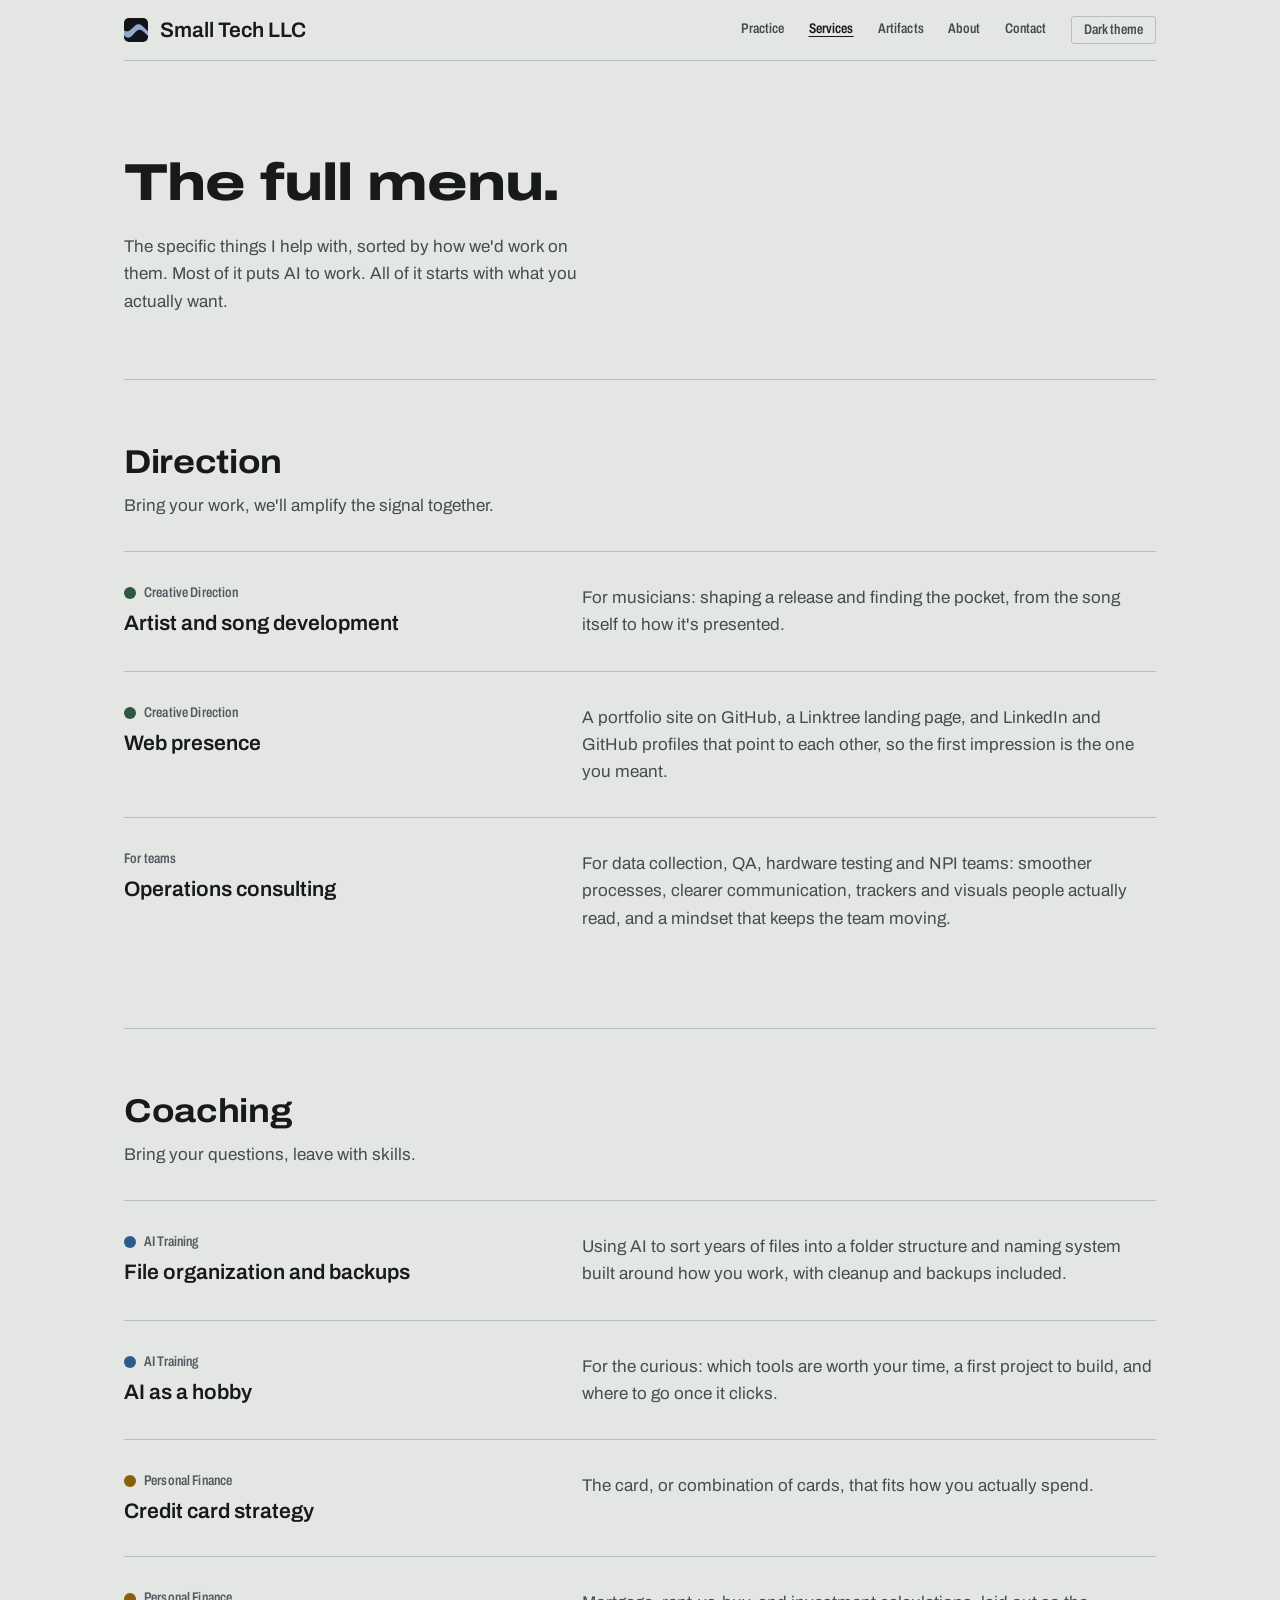
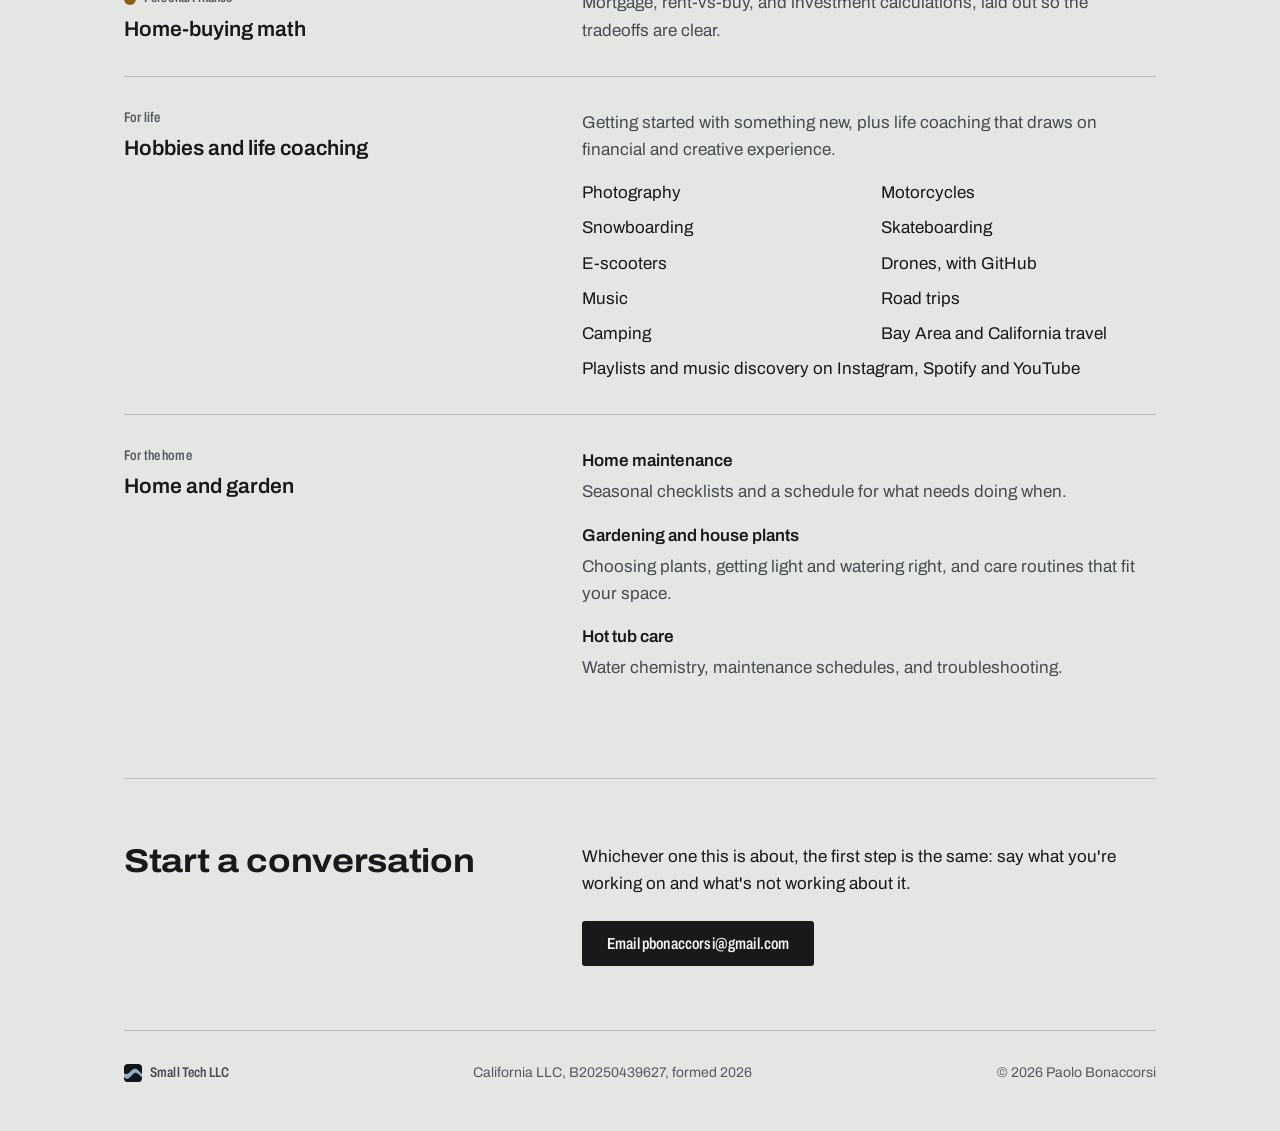
==== services.html @ b6baaeb9 "Add a services page: the full menu services.html lists the specific services under direction and coa" ====
<!doctype html>
<html lang="en">
<head>
<meta charset="UTF-8">
<meta name="viewport" content="width=device-width, initial-scale=1">
<title>Small Tech LLC: Services</title>
<meta name="description" content="Everything I help with at Small Tech LLC, sorted into direction and coaching: creative direction, AI training, personal finance, and the specifics under each.">
<meta name="theme-color" content="#e4e6e3" media="(prefers-color-scheme: light)">
<meta name="theme-color" content="#141618" media="(prefers-color-scheme: dark)">
<meta property="og:type" content="website">
<meta property="og:title" content="Small Tech LLC: Services">
<meta property="og:description" content="Everything I help with, sorted into direction and coaching: creative direction, AI training, personal finance, and the specifics under each.">
<meta property="og:url" content="https://somehippie.github.io/small-tech-llc/services.html">
<meta property="og:image" content="https://somehippie.github.io/small-tech-llc/assets/pavilion.jpg">
<link rel="canonical" href="https://somehippie.github.io/small-tech-llc/services.html">
<link rel="icon" href="favicon.ico?v=3" sizes="any">
<link rel="icon" href="favicon.svg?v=3" type="image/svg+xml">
<link rel="apple-touch-icon" href="apple-touch-icon.png?v=3">
<link rel="preconnect" href="https://fonts.googleapis.com">
<link rel="preconnect" href="https://fonts.gstatic.com" crossorigin>
<link href="https://fonts.googleapis.com/css2?family=Archivo:wdth,wght@62..125,100..900&display=swap" rel="stylesheet">
<link rel="stylesheet" href="design/tokens.css">
<link rel="stylesheet" href="design/components.css">
<link rel="stylesheet" href="styles.css">
<script>
/* Theme: follows the system unless the visitor chose one here. Runs before paint to avoid a flash. */
(function(){try{var t=localStorage.getItem('theme');if(t==='light'||t==='dark'){document.documentElement.setAttribute('data-theme',t);}}catch(e){}})();
</script>
</head>
<body data-flavor="st">

<header class="wrap">
  <div class="masthead">
    <a class="wordmark st-h3" href="index.html"><img src="favicon.svg" alt="">Small Tech LLC</a>
    <nav class="top st-label" aria-label="Primary">
      <a href="index.html#practice">Practice</a>
      <a href="services.html" aria-current="page">Services</a>
      <a href="index.html#artifacts">Artifacts</a>
      <a href="index.html#background">About</a>
      <a href="#contact">Contact</a>
      <button type="button" class="theme-toggle st-label">Dark theme</button>
    </nav>
  </div>
</header>

<main class="wrap" id="top">

  <section class="page-intro">
    <h1 class="st-display">The full menu.</h1>
    <p class="lede st-body soft">The specific things I help with, sorted by how we'd work on them. Most of it puts AI to work. All of it starts with what you actually want.</p>
  </section>

  <section id="direction">
    <div class="section-intro">
      <h2 class="st-h2">Direction</h2>
      <p class="lede st-body soft">Bring your work, we'll amplify the signal together.</p>
    </div>
    <div class="section-body">
      <div class="services">
        <article class="service">
          <div class="service-head">
            <p class="service-tag st-label ch-cd"><span class="knob" aria-hidden="true"></span>Creative Direction</p>
            <h3 class="st-h3">Artist and song development</h3>
          </div>
          <div class="service-body">
            <p class="st-body service-desc">For musicians: shaping a release and finding the pocket, from the song itself to how it's presented.</p>
          </div>
        </article>
        <article class="service">
          <div class="service-head">
            <p class="service-tag st-label ch-cd"><span class="knob" aria-hidden="true"></span>Creative Direction</p>
            <h3 class="st-h3">Web presence</h3>
          </div>
          <div class="service-body">
            <p class="st-body service-desc">A portfolio site on GitHub, a Linktree landing page, and LinkedIn and GitHub profiles that point to each other, so the first impression is the one you meant.</p>
          </div>
        </article>
        <article class="service">
          <div class="service-head">
            <p class="service-tag st-label">For teams</p>
            <h3 class="st-h3">Operations consulting</h3>
          </div>
          <div class="service-body">
            <p class="st-body service-desc">For data collection, QA, hardware testing and NPI teams: smoother processes, clearer communication, trackers and visuals people actually read, and a mindset that keeps the team moving.</p>
          </div>
        </article>
      </div>
    </div>
  </section>

  <section id="coaching">
    <div class="section-intro">
      <h2 class="st-h2">Coaching</h2>
      <p class="lede st-body soft">Bring your questions, leave with skills.</p>
    </div>
    <div class="section-body">
      <div class="services">
        <article class="service">
          <div class="service-head">
            <p class="service-tag st-label ch-ai"><span class="knob" aria-hidden="true"></span>AI Training</p>
            <h3 class="st-h3">File organization and backups</h3>
          </div>
          <div class="service-body">
            <p class="st-body service-desc">Using AI to sort years of files into a folder structure and naming system built around how you work, with cleanup and backups included.</p>
          </div>
        </article>
        <article class="service">
          <div class="service-head">
            <p class="service-tag st-label ch-ai"><span class="knob" aria-hidden="true"></span>AI Training</p>
            <h3 class="st-h3">AI as a hobby</h3>
          </div>
          <div class="service-body">
            <p class="st-body service-desc">For the curious: which tools are worth your time, a first project to build, and where to go once it clicks.</p>
          </div>
        </article>
        <article class="service">
          <div class="service-head">
            <p class="service-tag st-label ch-fin"><span class="knob" aria-hidden="true"></span>Personal Finance</p>
            <h3 class="st-h3">Credit card strategy</h3>
          </div>
          <div class="service-body">
            <p class="st-body service-desc">The card, or combination of cards, that fits how you actually spend.</p>
          </div>
        </article>
        <article class="service">
          <div class="service-head">
            <p class="service-tag st-label ch-fin"><span class="knob" aria-hidden="true"></span>Personal Finance</p>
            <h3 class="st-h3">Home-buying math</h3>
          </div>
          <div class="service-body">
            <p class="st-body service-desc">Mortgage, rent-vs-buy, and investment calculations, laid out so the tradeoffs are clear.</p>
          </div>
        </article>
        <article class="service">
          <div class="service-head">
            <p class="service-tag st-label">For life</p>
            <h3 class="st-h3">Hobbies and life coaching</h3>
          </div>
          <div class="service-body">
            <p class="st-body service-desc">Getting started with something new, plus life coaching that draws on financial and creative experience.</p>
            <ul class="service-list st-body" aria-label="Hobbies">
              <li>Photography</li>
              <li>Motorcycles</li>
              <li>Snowboarding</li>
              <li>Skateboarding</li>
              <li>E-scooters</li>
              <li>Drones, with GitHub</li>
              <li>Music</li>
              <li>Road trips</li>
              <li>Camping</li>
              <li>Bay Area and California travel</li>
              <li class="wide">Playlists and music discovery on Instagram, Spotify and YouTube</li>
            </ul>
          </div>
        </article>
        <article class="service">
          <div class="service-head">
            <p class="service-tag st-label">For the home</p>
            <h3 class="st-h3">Home and garden</h3>
          </div>
          <div class="service-body">
            <div class="service-parts">
              <div class="service-part">
                <h4 class="st-body">Home maintenance</h4>
                <p class="st-body service-desc">Seasonal checklists and a schedule for what needs doing when.</p>
              </div>
              <div class="service-part">
                <h4 class="st-body">Gardening and house plants</h4>
                <p class="st-body service-desc">Choosing plants, getting light and watering right, and care routines that fit your space.</p>
              </div>
              <div class="service-part">
                <h4 class="st-body">Hot tub care</h4>
                <p class="st-body service-desc">Water chemistry, maintenance schedules, and troubleshooting.</p>
              </div>
            </div>
          </div>
        </article>
      </div>
    </div>
  </section>

  <section id="contact">
    <div class="section-grid">
      <h2 class="st-h2">Start a conversation</h2>
      <div class="contact-body">
        <p class="st-body">Whichever one this is about, the first step is the same: say what you're working on and what's not working about it.</p>
        <a class="btn btn-primary" href="mailto:pbonaccorsi@gmail.com">Email pbonaccorsi@gmail.com</a>
      </div>
    </div>
  </section>

</main>

<footer class="wrap">
  <div class="footer">
    <div class="fmark st-label"><img src="favicon.svg" alt="">Small Tech LLC</div>
    <div class="st-small">California LLC, B20250439627, formed 2026</div>
    <div class="st-small">&copy; 2026 Paolo Bonaccorsi</div>
  </div>
</footer>

<script src="site.js"></script>
</body>
</html>
---- design/tokens.css ----
/* Generated from the Paolo Bonaccorsi design system tokens.json, trimmed to the st flavor. Do not edit by hand. */
:root {
  --st-paper: #e4e6e3;
  --st-surface: #f2f3f1;
  --st-surface-2: #d6d9d6;
  --st-ink: #17191b;
  --st-ink-soft: #464c51;
  --st-ink-faint: #545b61;
  --st-rule: #b9bebd;
  --st-accent: #2f5644;
  --st-accent-ink: #264536;
  --st-on-accent: #f2f3f1;
  --st-ch-ar: #a8392c;
  --st-ch-ai: #2d5c8c;
  --st-ch-fin: #8a5f0c;
  --st-ch-cd: var(--st-accent);
  --space-1: 4px;
  --space-2: 8px;
  --space-3: 12px;
  --space-4: 16px;
  --space-6: 24px;
  --space-8: 32px;
  --space-12: 48px;
  --space-16: 64px;
  --space-24: 96px;
  --radius-0: 0px;
  --radius-sm: 3px;
  --radius-md: 6px;
  --radius-knob: 9999px;
  --font-archivo: "Archivo", "Helvetica Neue", Arial, sans-serif;
}
@media (prefers-color-scheme: dark) {
  :root:not([data-theme="light"]) {
  --st-paper: #141618;
  --st-surface: #1c1f22;
  --st-surface-2: #262a2e;
  --st-ink: #e6e8e6;
  --st-ink-soft: #a9afb3;
  --st-ink-faint: #8e959a;
  --st-rule: #33383d;
  --st-accent: #8db9a2;
  --st-accent-ink: #a6cbb7;
  --st-on-accent: #141618;
  --st-ch-ar: #e58a78;
  --st-ch-ai: #86aeda;
  --st-ch-fin: #d9a441;
  --st-ch-cd: var(--st-accent);
  }
}
:root[data-theme="dark"] {
  --st-paper: #141618;
  --st-surface: #1c1f22;
  --st-surface-2: #262a2e;
  --st-ink: #e6e8e6;
  --st-ink-soft: #a9afb3;
  --st-ink-faint: #8e959a;
  --st-rule: #33383d;
  --st-accent: #8db9a2;
  --st-accent-ink: #a6cbb7;
  --st-on-accent: #141618;
  --st-ch-ar: #e58a78;
  --st-ch-ai: #86aeda;
  --st-ch-fin: #d9a441;
  --st-ch-cd: var(--st-accent);
}

/* Type styles */
.st-display { font-family: var(--font-archivo); font-size: 52px; line-height: 1.0; font-weight: 800; letter-spacing: -0.02em; }
.st-h2 { font-family: var(--font-archivo); font-size: 33px; line-height: 1.1; font-weight: 700; letter-spacing: -0.01em; }
.st-h3 { font-family: var(--font-archivo); font-size: 21px; line-height: 1.25; font-weight: 600; }
.st-body { font-family: var(--font-archivo); font-size: 17px; line-height: 1.6; font-weight: 400; }
.st-label { font-family: var(--font-archivo); font-size: 14px; line-height: 1.3; font-weight: 600; letter-spacing: 0.01em; }
.st-small { font-family: var(--font-archivo); font-size: 14px; line-height: 1.45; font-weight: 400; }
---- design/components.css ----
/* Flavors: map each brand's tokens onto shared roles. Components read only the roles. */
[data-flavor="st"] {
  --paper: var(--st-paper); --surface: var(--st-surface); --surface-2: var(--st-surface-2);
  --ink: var(--st-ink); --ink-soft: var(--st-ink-soft); --ink-faint: var(--st-ink-faint);
  --rule: var(--st-rule); --accent: var(--st-accent); --accent-ink: var(--st-accent-ink);
  --on-accent: var(--st-on-accent);
  --btn-fill: var(--st-ink); --btn-text: var(--st-on-accent);
  --face: var(--font-archivo, "Archivo", "Helvetica Neue", Arial, sans-serif);
}
[data-flavor] { background: var(--paper); color: var(--ink); font-family: var(--face); }
[data-flavor] a { color: var(--accent); text-underline-offset: 3px; text-decoration-thickness: 1px; }
[data-flavor] a:hover { color: var(--accent-ink); }
[data-flavor] :focus-visible { outline: 2px solid var(--accent); outline-offset: 3px; }

/* Width is the Small Tech voice: expanded for headlines, condensed for labels. */
.st-display { font-stretch: 125%; }
.st-h2 { font-stretch: 112%; }
.st-label { font-stretch: 75%; }

/* Button */
.btn {
  display: inline-flex; align-items: center; justify-content: center;
  min-height: 44px; padding: var(--space-3, 12px) var(--space-6, 24px);
  border-radius: var(--radius-sm, 3px); border: 1px solid transparent;
  font-family: var(--face); font-size: 15px; font-weight: 600; line-height: 1.2;
  text-decoration: none; cursor: pointer;
}
[data-flavor="st"] .btn { font-stretch: 75%; font-size: 16px; letter-spacing: 0.01em; }
.btn-primary { background: var(--btn-fill); color: var(--btn-text); }
.btn-primary:hover { background: var(--accent-ink); }
[data-flavor="st"] .btn-primary:hover { background: var(--accent); }
.btn-secondary { background: transparent; color: var(--ink); border-color: var(--ink-faint); }
.btn-secondary:hover { border-color: var(--ink); }
[data-flavor] a.btn-primary, [data-flavor] a.btn-primary:hover { color: var(--btn-text); }
[data-flavor] a.btn-secondary { color: var(--ink); }

/* ChannelStrip: Small Tech's four disciplines as console channels */
.channels { display: grid; grid-template-columns: repeat(4, 1fr); gap: var(--space-2, 8px); }
@media (max-width: 720px) { .channels { grid-template-columns: 1fr; } }
.channel {
  position: relative; text-align: left; font: inherit; color: inherit; cursor: pointer;
  display: flex; flex-direction: column; gap: var(--space-3, 12px);
  padding: var(--space-6, 24px) var(--space-4, 16px);
  background: var(--surface); border: 1px solid var(--rule); border-radius: var(--radius-md, 6px);
}
.channel::before {
  content: ""; position: absolute; left: -1px; right: -1px; top: -1px; height: 4px;
  border-radius: var(--radius-md, 6px) var(--radius-md, 6px) 0 0;
  background: var(--ch); transform: scaleX(0); transform-origin: left; transition: transform .2s ease;
}
.channel[aria-pressed="true"] { background: var(--surface-2); border-color: var(--ink-faint); }
.channel[aria-pressed="true"]::before { transform: scaleX(1); }
.channel .head { display: flex; align-items: center; gap: var(--space-2, 8px); }
.channel .knob {
  width: 18px; height: 18px; flex: none; border-radius: var(--radius-knob, 9999px);
  background: var(--ch); box-shadow: inset 0 0 0 3px var(--surface);
  outline: 1px solid var(--ch);
}
.channel[aria-pressed="true"] .knob { box-shadow: inset 0 0 0 3px var(--surface-2); }
.channel .name { font-size: 14px; font-weight: 600; font-stretch: 75%; letter-spacing: 0.01em; color: var(--ink-soft); }
.channel .title { font-size: 21px; line-height: 1.25; font-weight: 600; color: var(--ink); margin: 0; }
.channel .desc { font-size: 15px; line-height: 1.55; color: var(--ink-soft); margin: 0; }
.ch-ar { --ch: var(--st-ch-ar); } .ch-ai { --ch: var(--st-ch-ai); }
.ch-fin { --ch: var(--st-ch-fin); } .ch-cd { --ch: var(--st-ch-cd); }
@media (prefers-reduced-motion: reduce) { .channel::before { transition: none; } }
---- styles.css ----
/* Page layout only. Colours, fonts, type sizes and components come from design/tokens.css and design/components.css. */

* { box-sizing: border-box; }
html { color-scheme: light dark; scroll-behavior: smooth; }
@media (prefers-reduced-motion: reduce) { html { scroll-behavior: auto; } }
body { margin: 0; -webkit-font-smoothing: antialiased; }

.wrap { max-width: 1080px; margin-inline: auto; padding-inline: var(--space-4); }
h1, h2, h3, p, dl { margin: 0; }
p { max-width: 62ch; }
strong { font-weight: 600; }
.soft { color: var(--ink-soft); }
.faint { color: var(--ink-faint); }

/* ---- masthead ---- */
.masthead {
  display: flex; justify-content: space-between; align-items: center; flex-wrap: wrap;
  gap: var(--space-4); padding-block: var(--space-4);
  border-bottom: 1px solid var(--rule);
}
[data-flavor] .wordmark { display: inline-flex; align-items: center; gap: var(--space-3); color: var(--ink); text-decoration: none; }
[data-flavor] .wordmark:hover { color: var(--ink); text-decoration: underline; }
.wordmark img { width: 24px; height: 24px; flex: none; border-radius: var(--radius-sm); }
nav.top { display: flex; flex-wrap: wrap; gap: var(--space-2) var(--space-6); }
nav.top a { color: var(--ink-soft); text-decoration: none; padding-block: var(--space-1); }
nav.top a:hover { color: var(--ink); text-decoration: underline; }
nav.top a[aria-current="page"] { color: var(--ink); text-decoration: underline; }
.theme-toggle {
  font-family: inherit; color: var(--ink-soft); background: none; border: 1px solid var(--rule); border-radius: var(--radius-sm);
  padding: var(--space-1) var(--space-3); cursor: pointer;
}
.theme-toggle:hover { color: var(--ink); border-color: var(--ink-faint); }

/* ---- hero ---- */
.hero { display: grid; gap: var(--space-8); padding-block: var(--space-12) var(--space-12); border-bottom: 1px solid var(--rule); }
.hero-text { display: flex; flex-direction: column; align-items: flex-start; gap: var(--space-6); }
.hero h1 { text-wrap: balance; max-width: 14ch; }
.hero .lede { max-width: 48ch; }
.hero-cta { display: flex; gap: var(--space-3); flex-wrap: wrap; }
.hero-figure { margin: 0; display: flex; flex-direction: column; gap: var(--space-3); }
.hero-photo {
  display: block; width: 100%; height: auto; aspect-ratio: 4 / 3; object-fit: cover; object-position: 62% 45%;
  border-radius: var(--radius-md);
}
.hero-figure figcaption { color: var(--ink-faint); }

/* ---- sections: a heading column and a content column ---- */
section { padding-block: var(--space-12); border-bottom: 1px solid var(--rule); }
section:last-of-type { border-bottom: 0; }
.section-grid { display: grid; gap: var(--space-6); }
.section-grid h2 { text-wrap: balance; max-width: 16ch; }
.section-grid > .lede { align-self: end; }
section .flow > * + * { margin-top: var(--space-4); }
.section-grid + .section-body { margin-top: var(--space-8); }
.section-intro { display: flex; flex-direction: column; gap: var(--space-3); }
.section-intro h2 { text-wrap: balance; max-width: 40ch; }
.section-intro .lede { max-width: 56ch; }
@media (min-width: 721px) { .section-intro .lede .line { display: block; } }
.section-intro + .section-body { margin-top: var(--space-8); }

/* pull quote in the background section: the thesis, set in the heading column */
.thesis { max-width: 22ch; text-wrap: balance; }

/* ---- buses: the strip is split into direction and coaching ---- */
.buses { display: grid; gap: var(--space-8); }
.bus { display: flex; flex-direction: column; gap: var(--space-4); }
.bus-head { display: flex; flex-direction: column; gap: var(--space-1); padding-bottom: var(--space-3); border-bottom: 1px solid var(--rule); }
.bus .channels { grid-template-columns: 1fr; }
@media (min-width: 721px) {
  .buses { grid-template-columns: 1fr 2fr; gap: var(--space-6); }
  .bus-coaching .channels, .bus:last-child .channels { grid-template-columns: 1fr 1fr; }
}
.practice-more { margin-top: var(--space-8); }

/* ---- channels: the soloed channel reads at full ink ---- */
.channel[aria-pressed="true"] .desc { color: var(--ink); }

/* ---- artifacts and services: ruled entries, not boxes ---- */
.artifacts, .services { display: grid; }
.artifact, .service {
  display: grid; gap: var(--space-4);
  padding-block: var(--space-8); border-top: 1px solid var(--rule);
}
.artifact:last-of-type { border-bottom: 1px solid var(--rule); }
.artifact-head, .service-head { display: flex; flex-direction: column; gap: var(--space-2); }
.artifact-tag, .service-tag { display: flex; align-items: center; gap: var(--space-2); color: var(--ink-faint); }
.artifact-tag .knob, .service-tag .knob { width: var(--space-3); height: var(--space-3); flex: none; border-radius: var(--radius-knob); background: var(--ch); }
.artifact h3, .service h3 { text-wrap: balance; max-width: 24ch; }
.artifact-body, .service-body { display: flex; flex-direction: column; align-items: flex-start; gap: var(--space-4); }
.artifact-desc, .service-desc { color: var(--ink-soft); }
.artifact-facts { display: grid; grid-template-columns: max-content minmax(0, 1fr); gap: var(--space-1) var(--space-4); max-width: 52ch; }
.artifact-facts dt { color: var(--ink-faint); }
.artifact-facts dd { margin: 0; }
.artifact-foot { padding-top: var(--space-2); }
.artifacts-note { margin-top: var(--space-3); color: var(--ink-faint); text-align: right; max-width: none; }
[data-flavor] .artifacts-note a { color: var(--ink-faint); text-decoration: underline; }
[data-flavor] .artifacts-note a:hover { color: var(--ink); }

/* ---- services page: intro, hobby list, home and garden parts ---- */
.page-intro { display: flex; flex-direction: column; align-items: flex-start; gap: var(--space-6); }
.page-intro h1 { text-wrap: balance; max-width: 14ch; }
.page-intro .lede { max-width: 48ch; }
.service-list {
  align-self: stretch; list-style: none; margin: 0; padding: 0;
  display: grid; grid-template-columns: repeat(2, minmax(0, 1fr)); gap: var(--space-2) var(--space-6);
}
.service-list .wide { grid-column: 1 / -1; }
.service-parts { align-self: stretch; display: flex; flex-direction: column; gap: var(--space-4); }
.service-part { display: flex; flex-direction: column; gap: var(--space-1); }
.service-part h4 { margin: 0; font-weight: 600; }

/* ---- contact ---- */
.contact-body { display: flex; flex-direction: column; align-items: flex-start; gap: var(--space-6); }

/* ---- footer ---- */
.footer {
  display: flex; justify-content: space-between; align-items: center; flex-wrap: wrap;
  gap: var(--space-3) var(--space-6); padding-block: var(--space-8) var(--space-12);
  border-top: 1px solid var(--rule); color: var(--ink-faint);
}
.footer .fmark { display: inline-flex; align-items: center; gap: var(--space-2); color: var(--ink-soft); }
.footer .fmark img { width: 18px; height: 18px; border-radius: var(--radius-sm); }

/* ---- desktop ---- */
@media (min-width: 721px) {
  .wrap { padding-inline: var(--space-6); }
  section { padding-block: var(--space-16); }
  .hero {
    grid-template-columns: 7fr 5fr; align-items: center; gap: var(--space-12);
    padding-block: var(--space-16) var(--space-16);
  }
  .hero-photo { aspect-ratio: 4 / 5; }
  .section-grid { grid-template-columns: 5fr 7fr; gap: var(--space-12); align-items: start; }
  .artifact, .service { grid-template-columns: 5fr 7fr; gap: var(--space-12); }
}
@media (min-width: 981px) {
  .hero, .page-intro { padding-block: var(--space-24) var(--space-16); }
}
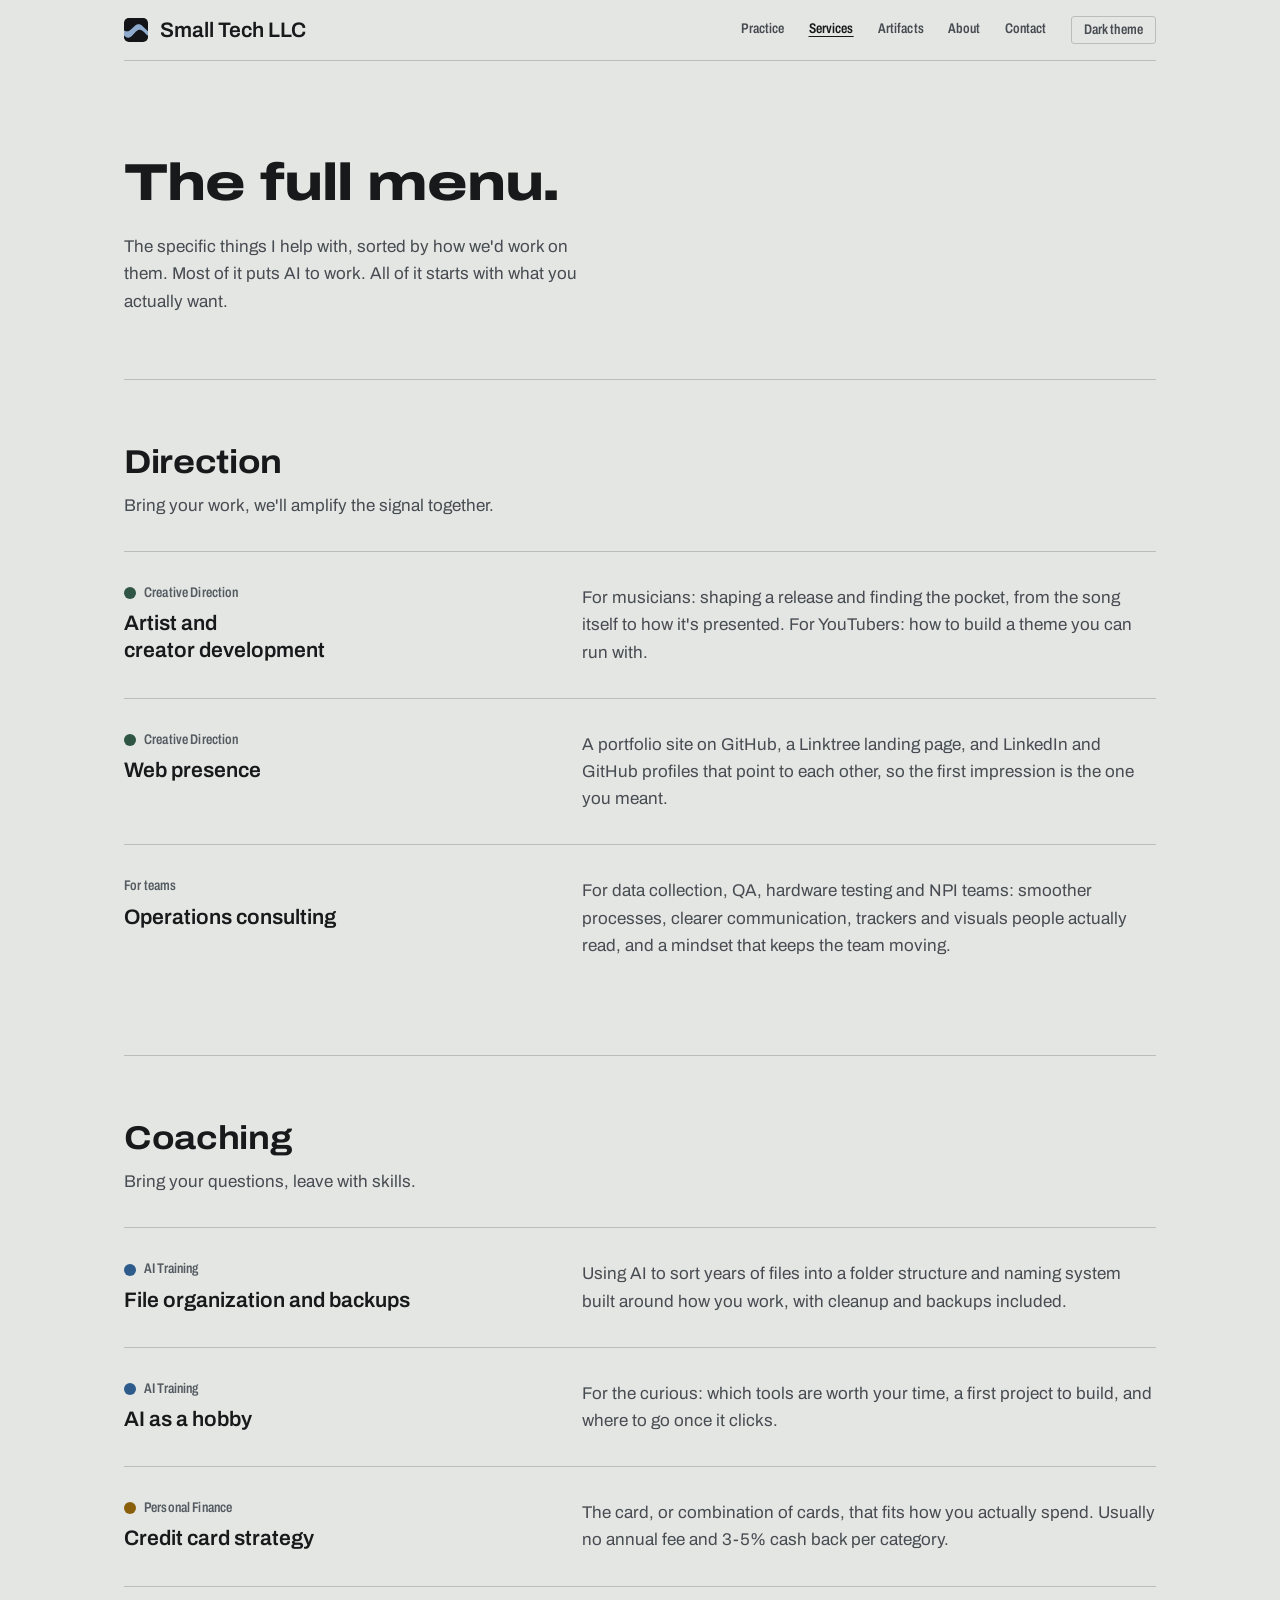
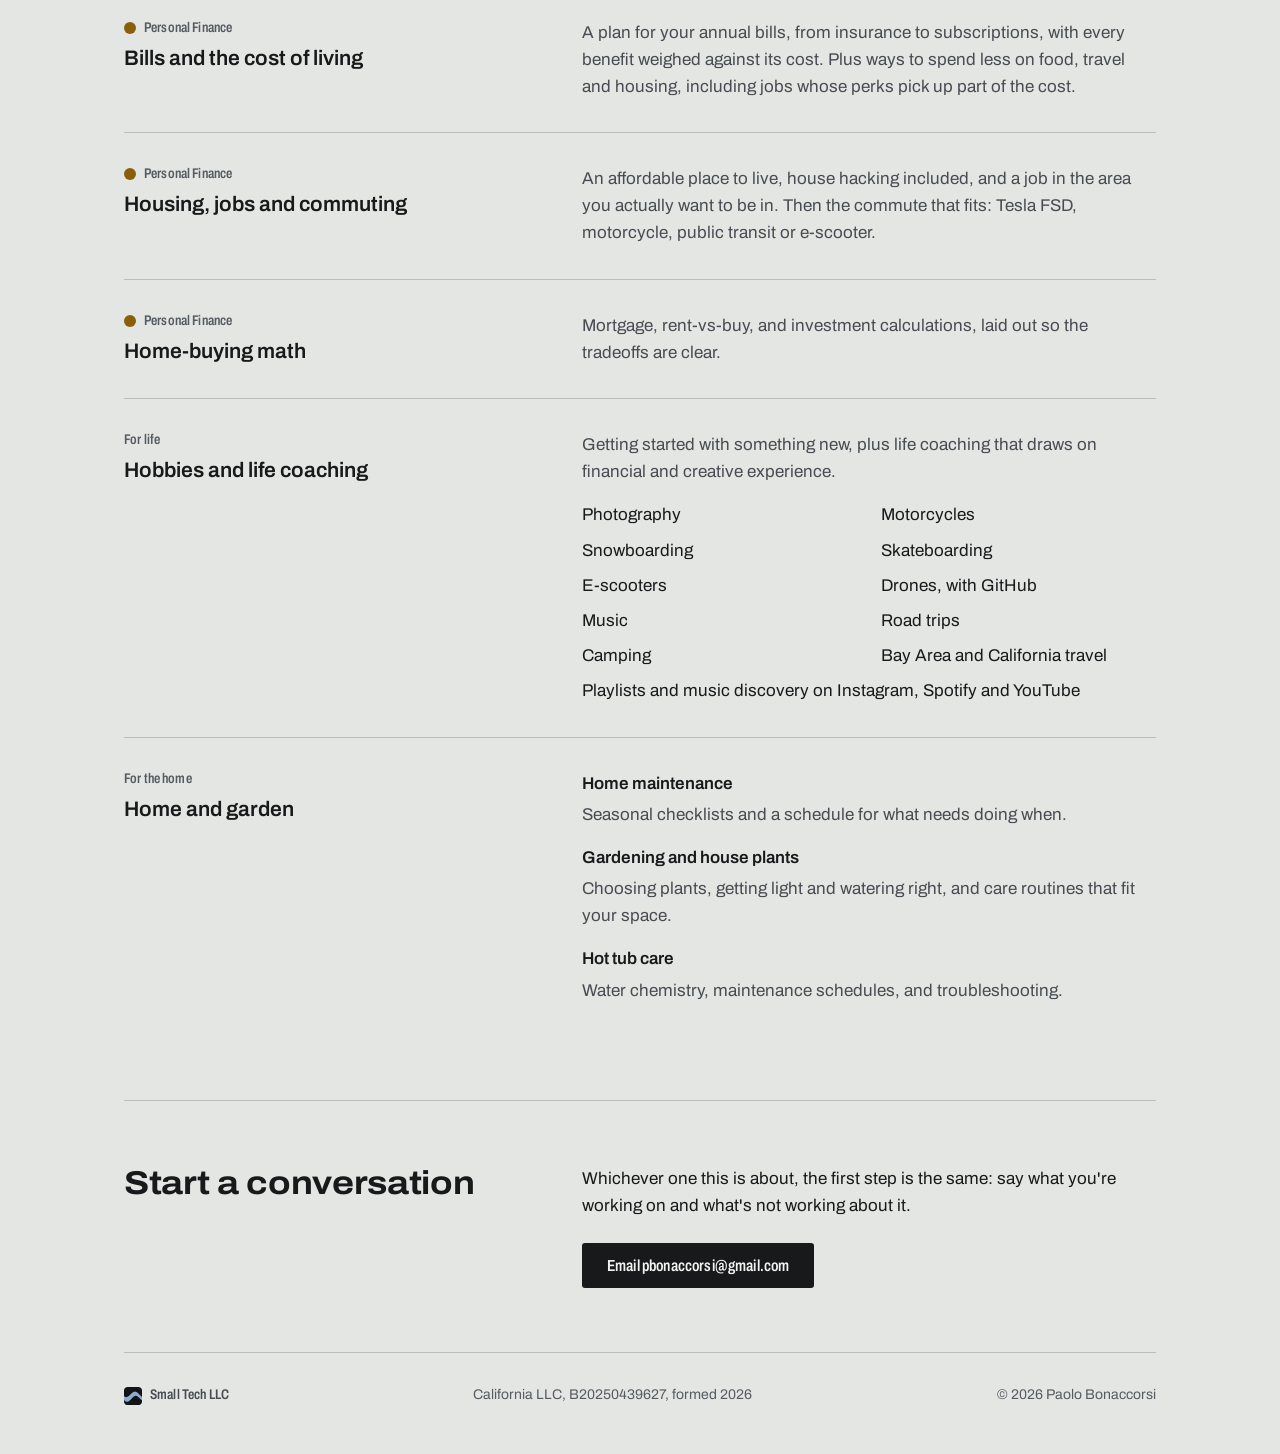
==== commit de2e8fc3: "Services: creator line, card details, two new finance entries Artist and song development becomes Ar" ====
--- a/services.html
+++ b/services.html
@@ -60,10 +60,10 @@
         <article class="service">
           <div class="service-head">
             <p class="service-tag st-label ch-cd"><span class="knob" aria-hidden="true"></span>Creative Direction</p>
-            <h3 class="st-h3">Artist and song development</h3>
-          </div>
-          <div class="service-body">
-            <p class="st-body service-desc">For musicians: shaping a release and finding the pocket, from the song itself to how it's presented.</p>
+            <h3 class="st-h3">Artist and creator development</h3>
+          </div>
+          <div class="service-body">
+            <p class="st-body service-desc">For musicians: shaping a release and finding the pocket, from the song itself to how it's presented. For YouTubers: how to build a theme you can run with.</p>
           </div>
         </article>
         <article class="service">
@@ -119,7 +119,25 @@
             <h3 class="st-h3">Credit card strategy</h3>
           </div>
           <div class="service-body">
-            <p class="st-body service-desc">The card, or combination of cards, that fits how you actually spend.</p>
+            <p class="st-body service-desc">The card, or combination of cards, that fits how you actually spend. Usually no annual fee and 3-5% cash back per category.</p>
+          </div>
+        </article>
+        <article class="service">
+          <div class="service-head">
+            <p class="service-tag st-label ch-fin"><span class="knob" aria-hidden="true"></span>Personal Finance</p>
+            <h3 class="st-h3">Bills and the cost of living</h3>
+          </div>
+          <div class="service-body">
+            <p class="st-body service-desc">A plan for your annual bills, from insurance to subscriptions, with every benefit weighed against its cost. Plus ways to spend less on food, travel and housing, including jobs whose perks pick up part of the cost.</p>
+          </div>
+        </article>
+        <article class="service">
+          <div class="service-head">
+            <p class="service-tag st-label ch-fin"><span class="knob" aria-hidden="true"></span>Personal Finance</p>
+            <h3 class="st-h3">Housing, jobs and commuting</h3>
+          </div>
+          <div class="service-body">
+            <p class="st-body service-desc">An affordable place to live, house hacking included, and a job in the area you actually want to be in. Then the commute that fits: Tesla FSD, motorcycle, public transit or e-scooter.</p>
           </div>
         </article>
         <article class="service">
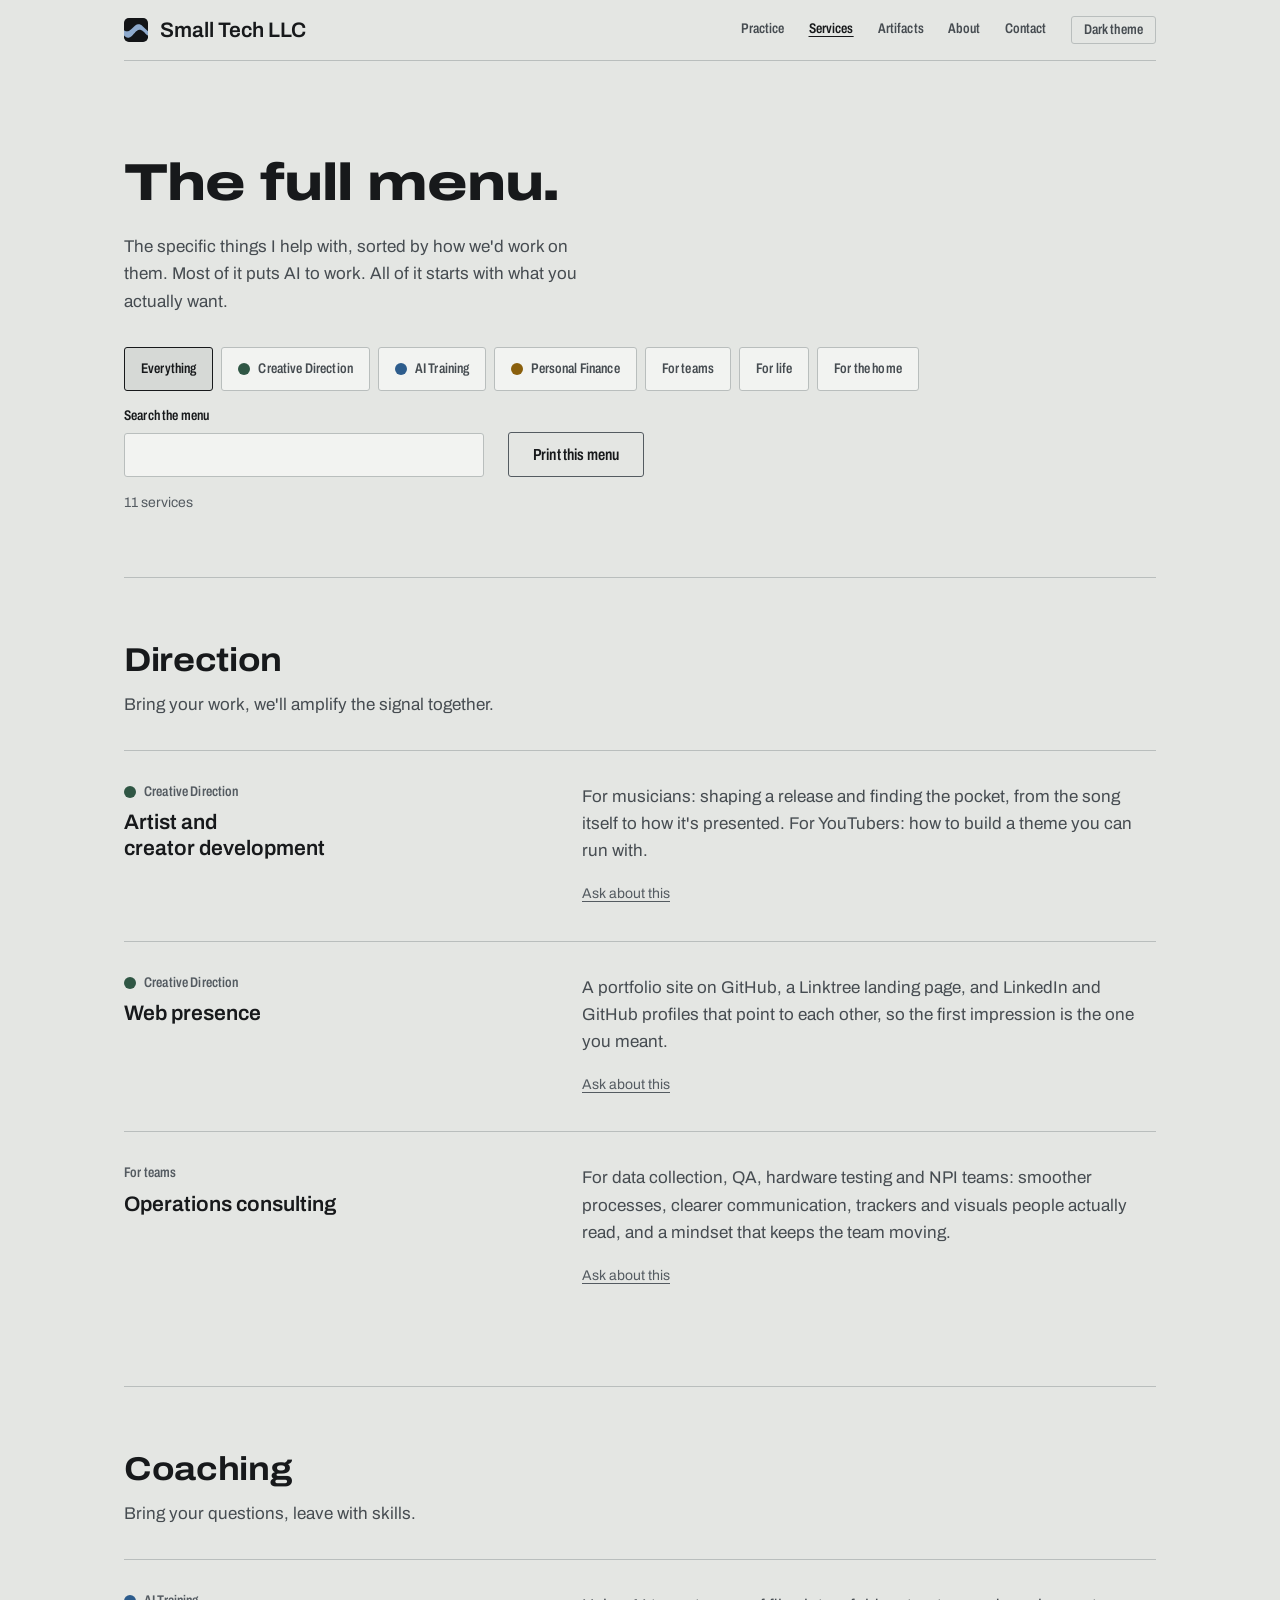
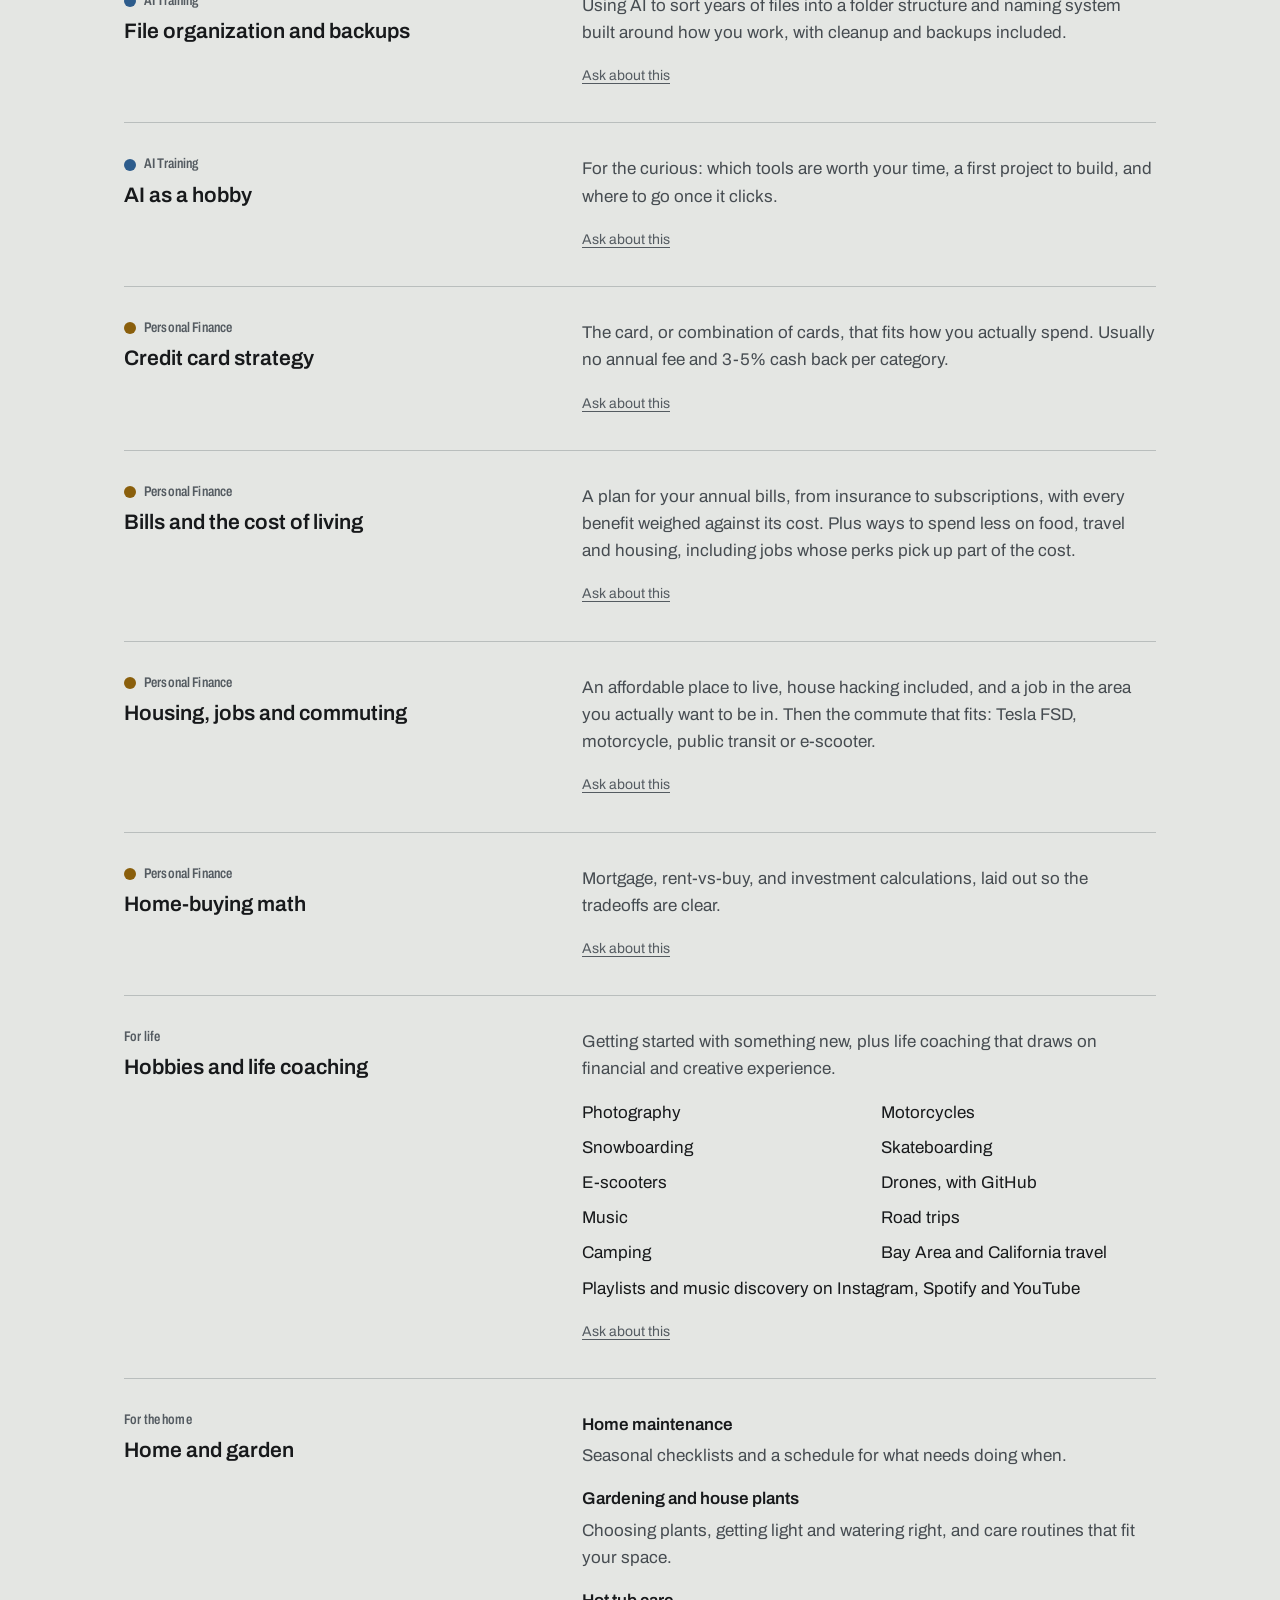
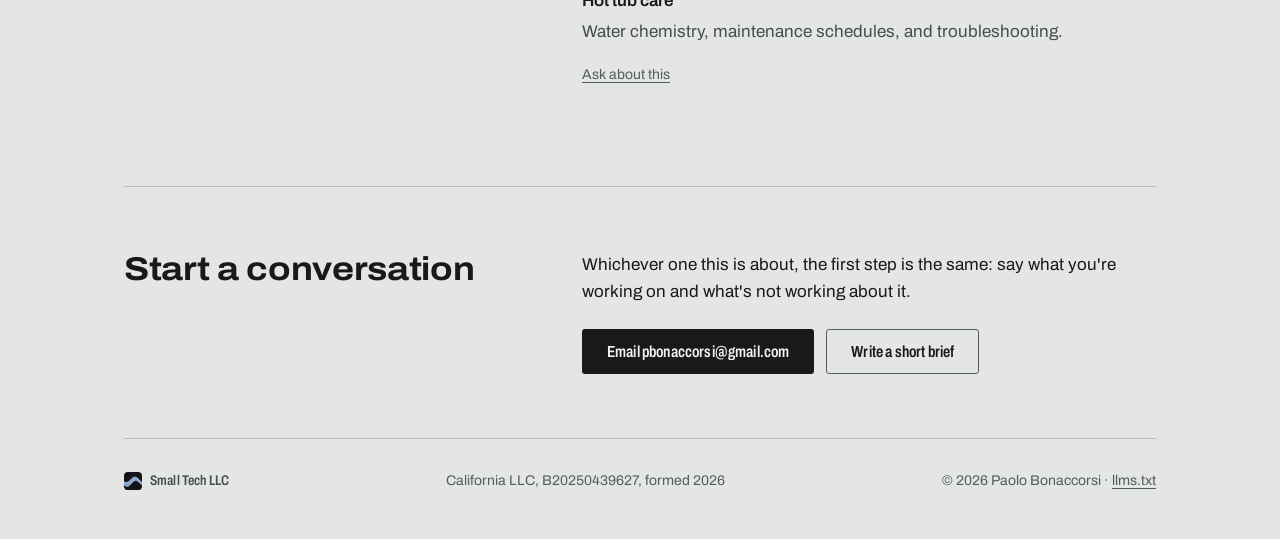
==== commit 15304601: "Interactive layer: menu console, the brief and agent tools The services menu gains a console: solo a" ====
--- a/services.html
+++ b/services.html
@@ -23,11 +23,46 @@
 <link rel="stylesheet" href="design/components.css">
 <link rel="stylesheet" href="styles.css">
 <script>
-/* Theme: follows the system unless the visitor chose one here. Runs before paint to avoid a flash. */
-(function(){try{var t=localStorage.getItem('theme');if(t==='light'||t==='dark'){document.documentElement.setAttribute('data-theme',t);}}catch(e){}})();
+/* Marks that scripts run, so the interactive parts show from the first paint. Theme: follows the system unless the visitor chose one here. Runs before paint to avoid a flash. */
+(function(){document.documentElement.classList.add('js');try{var t=localStorage.getItem('theme');if(t==='light'||t==='dark'){document.documentElement.setAttribute('data-theme',t);}}catch(e){}})();
+</script>
+<script type="application/ld+json">
+{
+  "@context": "https://schema.org",
+  "@graph": [
+    {
+      "@type": "WebPage",
+      "@id": "https://somehippie.github.io/small-tech-llc/services.html",
+      "url": "https://somehippie.github.io/small-tech-llc/services.html",
+      "name": "Small Tech LLC: Services",
+      "isPartOf": { "@id": "https://somehippie.github.io/small-tech-llc/#site" },
+      "about": { "@id": "https://somehippie.github.io/small-tech-llc/#org" },
+      "mainEntity": { "@id": "https://somehippie.github.io/small-tech-llc/services.html#catalog" }
+    },
+    {
+      "@type": "OfferCatalog",
+      "@id": "https://somehippie.github.io/small-tech-llc/services.html#catalog",
+      "name": "The full menu",
+      "itemListElement": [
+        { "@type": "Offer", "itemOffered": { "@type": "Service", "@id": "https://somehippie.github.io/small-tech-llc/services.html#svc-artist-development", "name": "Artist and creator development", "category": "Creative Direction", "description": "For musicians: shaping a release and finding the pocket, from the song itself to how it's presented. For YouTubers: how to build a theme you can run with.", "provider": { "@id": "https://somehippie.github.io/small-tech-llc/#org" } } },
+        { "@type": "Offer", "itemOffered": { "@type": "Service", "@id": "https://somehippie.github.io/small-tech-llc/services.html#svc-web-presence", "name": "Web presence", "category": "Creative Direction", "description": "A portfolio site on GitHub, a Linktree landing page, and LinkedIn and GitHub profiles that point to each other, so the first impression is the one you meant.", "provider": { "@id": "https://somehippie.github.io/small-tech-llc/#org" } } },
+        { "@type": "Offer", "itemOffered": { "@type": "Service", "@id": "https://somehippie.github.io/small-tech-llc/services.html#svc-operations", "name": "Operations consulting", "category": "For teams", "description": "For data collection, QA, hardware testing and NPI teams: smoother processes, clearer communication, trackers and visuals people actually read, and a mindset that keeps the team moving.", "provider": { "@id": "https://somehippie.github.io/small-tech-llc/#org" } } },
+        { "@type": "Offer", "itemOffered": { "@type": "Service", "@id": "https://somehippie.github.io/small-tech-llc/services.html#svc-file-organization", "name": "File organization and backups", "category": "AI Training", "description": "Using AI to sort years of files into a folder structure and naming system built around how you work, with cleanup and backups included.", "provider": { "@id": "https://somehippie.github.io/small-tech-llc/#org" } } },
+        { "@type": "Offer", "itemOffered": { "@type": "Service", "@id": "https://somehippie.github.io/small-tech-llc/services.html#svc-ai-hobby", "name": "AI as a hobby", "category": "AI Training", "description": "For the curious: which tools are worth your time, a first project to build, and where to go once it clicks.", "provider": { "@id": "https://somehippie.github.io/small-tech-llc/#org" } } },
+        { "@type": "Offer", "itemOffered": { "@type": "Service", "@id": "https://somehippie.github.io/small-tech-llc/services.html#svc-credit-cards", "name": "Credit card strategy", "category": "Personal Finance", "description": "The card, or combination of cards, that fits how you actually spend. Usually no annual fee and 3-5% cash back per category.", "provider": { "@id": "https://somehippie.github.io/small-tech-llc/#org" } } },
+        { "@type": "Offer", "itemOffered": { "@type": "Service", "@id": "https://somehippie.github.io/small-tech-llc/services.html#svc-bills", "name": "Bills and the cost of living", "category": "Personal Finance", "description": "A plan for your annual bills, from insurance to subscriptions, with every benefit weighed against its cost. Plus ways to spend less on food, travel and housing, including jobs whose perks pick up part of the cost.", "provider": { "@id": "https://somehippie.github.io/small-tech-llc/#org" } } },
+        { "@type": "Offer", "itemOffered": { "@type": "Service", "@id": "https://somehippie.github.io/small-tech-llc/services.html#svc-housing", "name": "Housing, jobs and commuting", "category": "Personal Finance", "description": "An affordable place to live, house hacking included, and a job in the area you actually want to be in. Then the commute that fits: Tesla FSD, motorcycle, public transit or e-scooter.", "provider": { "@id": "https://somehippie.github.io/small-tech-llc/#org" } } },
+        { "@type": "Offer", "itemOffered": { "@type": "Service", "@id": "https://somehippie.github.io/small-tech-llc/services.html#svc-home-buying", "name": "Home-buying math", "category": "Personal Finance", "description": "Mortgage, rent-vs-buy, and investment calculations, laid out so the tradeoffs are clear.", "provider": { "@id": "https://somehippie.github.io/small-tech-llc/#org" } } },
+        { "@type": "Offer", "itemOffered": { "@type": "Service", "@id": "https://somehippie.github.io/small-tech-llc/services.html#svc-hobbies", "name": "Hobbies and life coaching", "category": "For life", "description": "Getting started with something new, plus life coaching that draws on financial and creative experience.", "provider": { "@id": "https://somehippie.github.io/small-tech-llc/#org" } } },
+        { "@type": "Offer", "itemOffered": { "@type": "Service", "@id": "https://somehippie.github.io/small-tech-llc/services.html#svc-home-garden", "name": "Home and garden", "category": "For the home", "description": "Home maintenance, gardening and house plants, and hot tub care.", "provider": { "@id": "https://somehippie.github.io/small-tech-llc/#org" } } }
+      ]
+    }
+  ]
+}
 </script>
 </head>
 <body data-flavor="st">
+<a class="skip-link st-label" href="#top">Skip to content</a>
 
 <header class="wrap">
   <div class="masthead">
@@ -48,108 +83,137 @@
   <section class="page-intro">
     <h1 class="st-display">The full menu.</h1>
     <p class="lede st-body soft">The specific things I help with, sorted by how we'd work on them. Most of it puts AI to work. All of it starts with what you actually want.</p>
-  </section>
-
-  <section id="direction">
+    <div class="menu-console">
+      <div class="chips" role="group" aria-label="Show services for">
+        <button type="button" class="chip st-label" data-solo="all" aria-pressed="true">Everything</button>
+        <button type="button" class="chip st-label ch-cd" data-solo="cd" aria-pressed="false"><span class="knob" aria-hidden="true"></span>Creative Direction</button>
+        <button type="button" class="chip st-label ch-ai" data-solo="ai" aria-pressed="false"><span class="knob" aria-hidden="true"></span>AI Training</button>
+        <button type="button" class="chip st-label ch-fin" data-solo="fin" aria-pressed="false"><span class="knob" aria-hidden="true"></span>Personal Finance</button>
+        <button type="button" class="chip st-label" data-solo="teams" aria-pressed="false">For teams</button>
+        <button type="button" class="chip st-label" data-solo="life" aria-pressed="false">For life</button>
+        <button type="button" class="chip st-label" data-solo="home" aria-pressed="false">For the home</button>
+      </div>
+      <div class="menu-tools">
+        <div class="field menu-search">
+          <label class="st-label" for="menu-q">Search the menu</label>
+          <input class="input" id="menu-q" type="search" autocomplete="off" aria-keyshortcuts="/" aria-describedby="menu-count">
+        </div>
+        <button type="button" class="btn btn-secondary menu-print">Print this menu</button>
+      </div>
+      <p class="st-small menu-count" id="menu-count" role="status">11 services</p>
+      <p class="st-body menu-empty" hidden>Nothing on the menu matches that. <a href="index.html#contact">Ask me anyway</a>.</p>
+    </div>
+  </section>
+
+  <section id="direction" data-menu-section>
     <div class="section-intro">
       <h2 class="st-h2">Direction</h2>
       <p class="lede st-body soft">Bring your work, we'll amplify the signal together.</p>
     </div>
     <div class="section-body">
       <div class="services">
-        <article class="service">
+        <article class="service" id="svc-artist-development" data-practice="cd">
           <div class="service-head">
             <p class="service-tag st-label ch-cd"><span class="knob" aria-hidden="true"></span>Creative Direction</p>
             <h3 class="st-h3">Artist and creator development</h3>
           </div>
           <div class="service-body">
             <p class="st-body service-desc">For musicians: shaping a release and finding the pocket, from the song itself to how it's presented. For YouTubers: how to build a theme you can run with.</p>
-          </div>
-        </article>
-        <article class="service">
+            <a class="ask st-small" href="index.html?about=artist-development#contact">Ask about this</a>
+          </div>
+        </article>
+        <article class="service" id="svc-web-presence" data-practice="cd">
           <div class="service-head">
             <p class="service-tag st-label ch-cd"><span class="knob" aria-hidden="true"></span>Creative Direction</p>
             <h3 class="st-h3">Web presence</h3>
           </div>
           <div class="service-body">
             <p class="st-body service-desc">A portfolio site on GitHub, a Linktree landing page, and LinkedIn and GitHub profiles that point to each other, so the first impression is the one you meant.</p>
-          </div>
-        </article>
-        <article class="service">
+            <a class="ask st-small" href="index.html?about=web-presence#contact">Ask about this</a>
+          </div>
+        </article>
+        <article class="service" id="svc-operations" data-practice="teams">
           <div class="service-head">
             <p class="service-tag st-label">For teams</p>
             <h3 class="st-h3">Operations consulting</h3>
           </div>
           <div class="service-body">
             <p class="st-body service-desc">For data collection, QA, hardware testing and NPI teams: smoother processes, clearer communication, trackers and visuals people actually read, and a mindset that keeps the team moving.</p>
-          </div>
-        </article>
-      </div>
-    </div>
-  </section>
-
-  <section id="coaching">
+            <a class="ask st-small" href="index.html?about=operations#contact">Ask about this</a>
+          </div>
+        </article>
+      </div>
+    </div>
+  </section>
+
+  <section id="coaching" data-menu-section>
     <div class="section-intro">
       <h2 class="st-h2">Coaching</h2>
       <p class="lede st-body soft">Bring your questions, leave with skills.</p>
     </div>
     <div class="section-body">
       <div class="services">
-        <article class="service">
+        <article class="service" id="svc-file-organization" data-practice="ai">
           <div class="service-head">
             <p class="service-tag st-label ch-ai"><span class="knob" aria-hidden="true"></span>AI Training</p>
             <h3 class="st-h3">File organization and backups</h3>
           </div>
           <div class="service-body">
             <p class="st-body service-desc">Using AI to sort years of files into a folder structure and naming system built around how you work, with cleanup and backups included.</p>
-          </div>
-        </article>
-        <article class="service">
+            <a class="ask st-small" href="index.html?about=file-organization#contact">Ask about this</a>
+          </div>
+        </article>
+        <article class="service" id="svc-ai-hobby" data-practice="ai">
           <div class="service-head">
             <p class="service-tag st-label ch-ai"><span class="knob" aria-hidden="true"></span>AI Training</p>
             <h3 class="st-h3">AI as a hobby</h3>
           </div>
           <div class="service-body">
             <p class="st-body service-desc">For the curious: which tools are worth your time, a first project to build, and where to go once it clicks.</p>
-          </div>
-        </article>
-        <article class="service">
+            <a class="ask st-small" href="index.html?about=ai-hobby#contact">Ask about this</a>
+          </div>
+        </article>
+        <article class="service" id="svc-credit-cards" data-practice="fin">
           <div class="service-head">
             <p class="service-tag st-label ch-fin"><span class="knob" aria-hidden="true"></span>Personal Finance</p>
             <h3 class="st-h3">Credit card strategy</h3>
           </div>
           <div class="service-body">
             <p class="st-body service-desc">The card, or combination of cards, that fits how you actually spend. Usually no annual fee and 3-5% cash back per category.</p>
-          </div>
-        </article>
-        <article class="service">
+            <a class="ask st-small" href="index.html?about=credit-cards#contact">Ask about this</a>
+          </div>
+        </article>
+        <article class="service" id="svc-bills" data-practice="fin">
           <div class="service-head">
             <p class="service-tag st-label ch-fin"><span class="knob" aria-hidden="true"></span>Personal Finance</p>
             <h3 class="st-h3">Bills and the cost of living</h3>
           </div>
           <div class="service-body">
             <p class="st-body service-desc">A plan for your annual bills, from insurance to subscriptions, with every benefit weighed against its cost. Plus ways to spend less on food, travel and housing, including jobs whose perks pick up part of the cost.</p>
-          </div>
-        </article>
-        <article class="service">
+            <a class="ask st-small" href="index.html?about=bills#contact">Ask about this</a>
+          </div>
+        </article>
+        <article class="service" id="svc-housing" data-practice="fin">
           <div class="service-head">
             <p class="service-tag st-label ch-fin"><span class="knob" aria-hidden="true"></span>Personal Finance</p>
             <h3 class="st-h3">Housing, jobs and commuting</h3>
           </div>
           <div class="service-body">
             <p class="st-body service-desc">An affordable place to live, house hacking included, and a job in the area you actually want to be in. Then the commute that fits: Tesla FSD, motorcycle, public transit or e-scooter.</p>
-          </div>
-        </article>
-        <article class="service">
+            <a class="ask st-small" href="index.html?about=housing#contact">Ask about this</a>
+          </div>
+        </article>
+        <article class="service" id="svc-home-buying" data-practice="fin">
           <div class="service-head">
             <p class="service-tag st-label ch-fin"><span class="knob" aria-hidden="true"></span>Personal Finance</p>
             <h3 class="st-h3">Home-buying math</h3>
           </div>
           <div class="service-body">
             <p class="st-body service-desc">Mortgage, rent-vs-buy, and investment calculations, laid out so the tradeoffs are clear.</p>
-          </div>
-        </article>
-        <article class="service">
+            <a class="ask st-small" href="index.html?about=home-buying#contact">Ask about this</a>
+          </div>
+        </article>
+        <article class="service" id="svc-hobbies" data-practice="life">
           <div class="service-head">
             <p class="service-tag st-label">For life</p>
             <h3 class="st-h3">Hobbies and life coaching</h3>
@@ -169,9 +233,10 @@
               <li>Bay Area and California travel</li>
               <li class="wide">Playlists and music discovery on Instagram, Spotify and YouTube</li>
             </ul>
-          </div>
-        </article>
-        <article class="service">
+            <a class="ask st-small" href="index.html?about=hobbies#contact">Ask about this</a>
+          </div>
+        </article>
+        <article class="service" id="svc-home-garden" data-practice="home">
           <div class="service-head">
             <p class="service-tag st-label">For the home</p>
             <h3 class="st-h3">Home and garden</h3>
@@ -191,6 +256,7 @@
                 <p class="st-body service-desc">Water chemistry, maintenance schedules, and troubleshooting.</p>
               </div>
             </div>
+            <a class="ask st-small" href="index.html?about=home-garden#contact">Ask about this</a>
           </div>
         </article>
       </div>
@@ -202,7 +268,10 @@
       <h2 class="st-h2">Start a conversation</h2>
       <div class="contact-body">
         <p class="st-body">Whichever one this is about, the first step is the same: say what you're working on and what's not working about it.</p>
-        <a class="btn btn-primary" href="mailto:pbonaccorsi@gmail.com">Email pbonaccorsi@gmail.com</a>
+        <div class="contact-actions">
+          <a class="btn btn-primary" href="mailto:pbonaccorsi@gmail.com">Email pbonaccorsi@gmail.com</a>
+          <a class="btn btn-secondary" href="index.html#contact">Write a short brief</a>
+        </div>
       </div>
     </div>
   </section>
@@ -213,7 +282,7 @@
   <div class="footer">
     <div class="fmark st-label"><img src="favicon.svg" alt="">Small Tech LLC</div>
     <div class="st-small">California LLC, B20250439627, formed 2026</div>
-    <div class="st-small">&copy; 2026 Paolo Bonaccorsi</div>
+    <div class="st-small">&copy; 2026 Paolo Bonaccorsi &middot; <a href="llms.txt">llms.txt</a></div>
   </div>
 </footer>
 
--- a/styles.css
+++ b/styles.css
@@ -7,10 +7,22 @@
 
 .wrap { max-width: 1080px; margin-inline: auto; padding-inline: var(--space-4); }
 h1, h2, h3, p, dl { margin: 0; }
+[hidden] { display: none !important; }
+/* The console and the brief need script; without it they stay out of the way (the head script adds .js before paint). */
+html:not(.js) .menu-console, html:not(.js) .brief { display: none; }
 p { max-width: 62ch; }
 strong { font-weight: 600; }
 .soft { color: var(--ink-soft); }
 .faint { color: var(--ink-faint); }
+
+/* ---- skip link: off-screen until it has keyboard focus ---- */
+.skip-link {
+  position: absolute; left: var(--space-4); top: calc(-1 * var(--space-24)); z-index: 2;
+  padding: var(--space-2) var(--space-4);
+  background: var(--surface); border: 1px solid var(--rule); border-radius: var(--radius-sm);
+}
+[data-flavor] .skip-link { color: var(--ink); text-decoration: none; }
+.skip-link:focus { top: var(--space-2); }
 
 /* ---- masthead ---- */
 .masthead {
@@ -91,7 +103,7 @@
 .artifact-facts { display: grid; grid-template-columns: max-content minmax(0, 1fr); gap: var(--space-1) var(--space-4); max-width: 52ch; }
 .artifact-facts dt { color: var(--ink-faint); }
 .artifact-facts dd { margin: 0; }
-.artifact-foot { padding-top: var(--space-2); }
+.artifact-foot { padding-top: var(--space-2); display: flex; flex-wrap: wrap; gap: var(--space-3); }
 .artifacts-note { margin-top: var(--space-3); color: var(--ink-faint); text-align: right; max-width: none; }
 [data-flavor] .artifacts-note a { color: var(--ink-faint); text-decoration: underline; }
 [data-flavor] .artifacts-note a:hover { color: var(--ink); }
@@ -109,8 +121,101 @@
 .service-part { display: flex; flex-direction: column; gap: var(--space-1); }
 .service-part h4 { margin: 0; font-weight: 600; }
 
+/* artifact screenshots: a 16:9 thumbnail that opens the full image */
+.artifact-shot { margin: var(--space-2) 0 0; display: flex; flex-direction: column; gap: var(--space-2); }
+.shot {
+  display: block; overflow: hidden; cursor: zoom-in;
+  border: 1px solid var(--rule); border-radius: var(--radius-md); background: var(--surface-2);
+}
+.shot:hover { border-color: var(--ink-faint); }
+.shot picture { display: block; }
+.shot img { display: block; width: 100%; height: auto; aspect-ratio: 16 / 9; object-fit: cover; object-position: top; }
+.artifact-shot figcaption { color: var(--ink-faint); }
+.visually-hidden {
+  position: absolute; width: 1px; height: 1px; margin: -1px; padding: 0; overflow: hidden;
+  clip: rect(0 0 0 0); clip-path: inset(50%); white-space: nowrap; border: 0;
+}
+
+/* the full image, in a dialog that fills the window; no animation */
+.lightbox {
+  position: fixed; inset: 0; width: 100%; height: 100%; max-width: 100%; max-height: 100%;
+  margin: 0; padding: 0; border: 0; background: var(--paper); color: var(--ink);
+}
+.lightbox[open] { display: flex; flex-direction: column; }
+.lightbox-bar {
+  display: flex; justify-content: space-between; align-items: center; gap: var(--space-4);
+  padding: var(--space-3) var(--space-4); border-bottom: 1px solid var(--rule);
+}
+.lightbox-bar p { color: var(--ink-soft); }
+.lightbox-frame { flex: 1; min-height: 0; overflow: auto; padding: var(--space-4); }
+.lightbox-frame img {
+  display: block; max-width: 100%; height: auto; margin-inline: auto;
+  border: 1px solid var(--rule); border-radius: var(--radius-md);
+}
+html:has(.lightbox[open]) { overflow: hidden; }
+
+/* ---- chips: the brief's choices and the menu's solo buttons ---- */
+.chips { display: flex; flex-wrap: wrap; gap: var(--space-2); }
+.chip {
+  position: relative; display: inline-flex; align-items: center; gap: var(--space-2);
+  min-height: 44px; padding: var(--space-2) var(--space-4); cursor: pointer;
+  color: var(--ink-soft); background: var(--surface);
+  border: 1px solid var(--rule); border-radius: var(--radius-sm);
+}
+.chip:hover { color: var(--ink); border-color: var(--ink-faint); }
+.chip[aria-pressed="true"], .chip:has(input:checked) { color: var(--ink); background: var(--surface-2); border-color: var(--ink); }
+.chip input { position: absolute; inset: 0; margin: 0; opacity: 0; cursor: pointer; }
+.chip:has(input:focus-visible) { outline: 2px solid var(--accent); outline-offset: 3px; }
+.chip .knob { width: var(--space-3); height: var(--space-3); flex: none; border-radius: var(--radius-knob); background: var(--ch); }
+
+/* ---- form fields ---- */
+.field { display: flex; flex-direction: column; gap: var(--space-2); }
+.field .faint { font-weight: 400; }
+.input {
+  width: 100%; min-height: 44px; padding: var(--space-3);
+  font: inherit; color: var(--ink); background: var(--surface);
+  border: 1px solid var(--rule); border-radius: var(--radius-sm);
+}
+.input:hover { border-color: var(--ink-faint); }
+textarea.input { resize: vertical; }
+.group { margin: 0; padding: 0; border: 0; min-width: 0; }
+.group legend { padding: 0; margin-bottom: var(--space-3); }
+
+/* ---- services page: the console above the menu ---- */
+.menu-console { align-self: stretch; display: flex; flex-direction: column; gap: var(--space-4); padding-top: var(--space-2); }
+.menu-tools { display: flex; flex-wrap: wrap; align-items: flex-end; gap: var(--space-3) var(--space-6); }
+.menu-search { flex: 1 1 18ch; max-width: 40ch; }
+.menu-count { color: var(--ink-faint); }
+[data-flavor] .ask { color: var(--ink-faint); text-decoration: underline; padding-block: var(--space-1); }
+[data-flavor] .ask:hover { color: var(--ink); }
+
 /* ---- contact ---- */
 .contact-body { display: flex; flex-direction: column; align-items: flex-start; gap: var(--space-6); }
+.contact-actions { display: flex; flex-wrap: wrap; gap: var(--space-3); }
+
+/* the brief: fields on one side, the email it becomes on the other */
+.brief { display: grid; gap: var(--space-8); margin-top: var(--space-12); padding-top: var(--space-12); border-top: 1px solid var(--rule); }
+.brief-fields { display: flex; flex-direction: column; gap: var(--space-6); min-width: 0; }
+.brief-intro { display: flex; flex-direction: column; gap: var(--space-1); }
+.brief-preview {
+  display: flex; flex-direction: column; gap: var(--space-4); min-width: 0;
+  padding: var(--space-6); background: var(--surface);
+  border: 1px solid var(--rule); border-radius: var(--radius-md);
+}
+.brief-to { display: grid; grid-template-columns: max-content minmax(0, 1fr); gap: var(--space-1) var(--space-4); }
+.brief-to dt { color: var(--ink-faint); }
+.brief-to dd { margin: 0; }
+.brief-message {
+  max-height: calc(var(--space-24) * 3); overflow: auto; white-space: pre-wrap; overflow-wrap: anywhere;
+  padding: var(--space-3); color: var(--ink-soft); background: var(--paper);
+  border: 1px solid var(--rule); border-radius: var(--radius-sm);
+}
+.brief-suggest { display: flex; flex-direction: column; align-items: flex-start; gap: var(--space-2); }
+.brief-actions { display: flex; flex-wrap: wrap; gap: var(--space-3); }
+.brief-status:empty { display: none; }
+
+/* ---- 404 ---- */
+.lost-links { display: flex; flex-wrap: wrap; gap: var(--space-3); }
 
 /* ---- footer ---- */
 .footer {
@@ -120,6 +225,8 @@
 }
 .footer .fmark { display: inline-flex; align-items: center; gap: var(--space-2); color: var(--ink-soft); }
 .footer .fmark img { width: 18px; height: 18px; border-radius: var(--radius-sm); }
+[data-flavor] .footer a { color: var(--ink-faint); text-decoration: underline; padding-block: var(--space-1); }
+[data-flavor] .footer a:hover { color: var(--ink); }
 
 /* ---- desktop ---- */
 @media (min-width: 721px) {
@@ -132,7 +239,19 @@
   .hero-photo { aspect-ratio: 4 / 5; }
   .section-grid { grid-template-columns: 5fr 7fr; gap: var(--space-12); align-items: start; }
   .artifact, .service { grid-template-columns: 5fr 7fr; gap: var(--space-12); }
+  .brief { grid-template-columns: 7fr 5fr; gap: var(--space-12); align-items: start; }
+  .brief-preview { position: sticky; top: var(--space-6); }
 }
 @media (min-width: 981px) {
   .hero, .page-intro { padding-block: var(--space-24) var(--space-16); }
 }
+
+/* ---- print: the menu on paper, without the controls (site.js switches to the light theme while printing) ---- */
+@media print {
+  .skip-link, nav.top, .menu-console, .ask, .practice-more, .hero-cta, .brief, .artifact-foot, .contact-actions .btn-secondary, .lightbox { display: none !important; }
+  .wrap { max-width: none; }
+  section, .hero, .page-intro { padding-block: var(--space-6); }
+  .services, .artifacts { display: block; }
+  .service, .artifact { break-inside: avoid; }
+  .brief-preview { position: static; }
+}
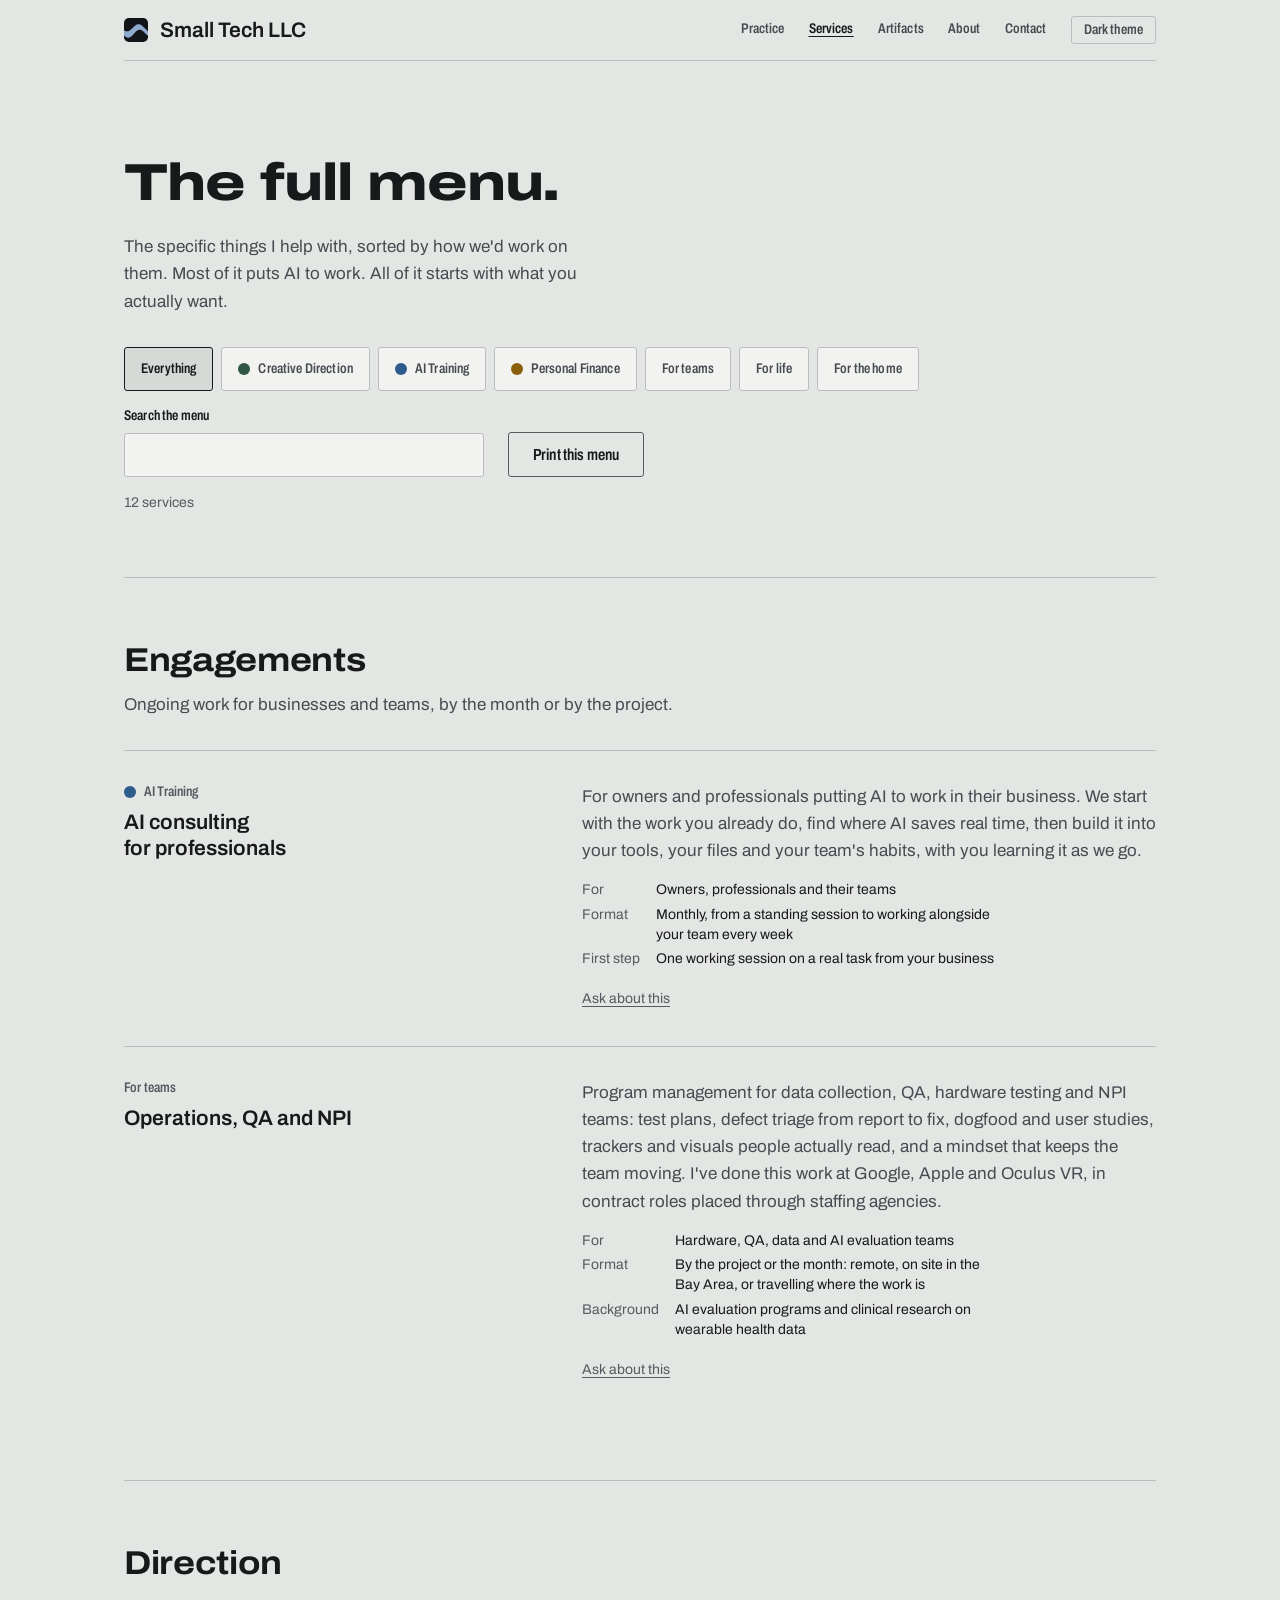
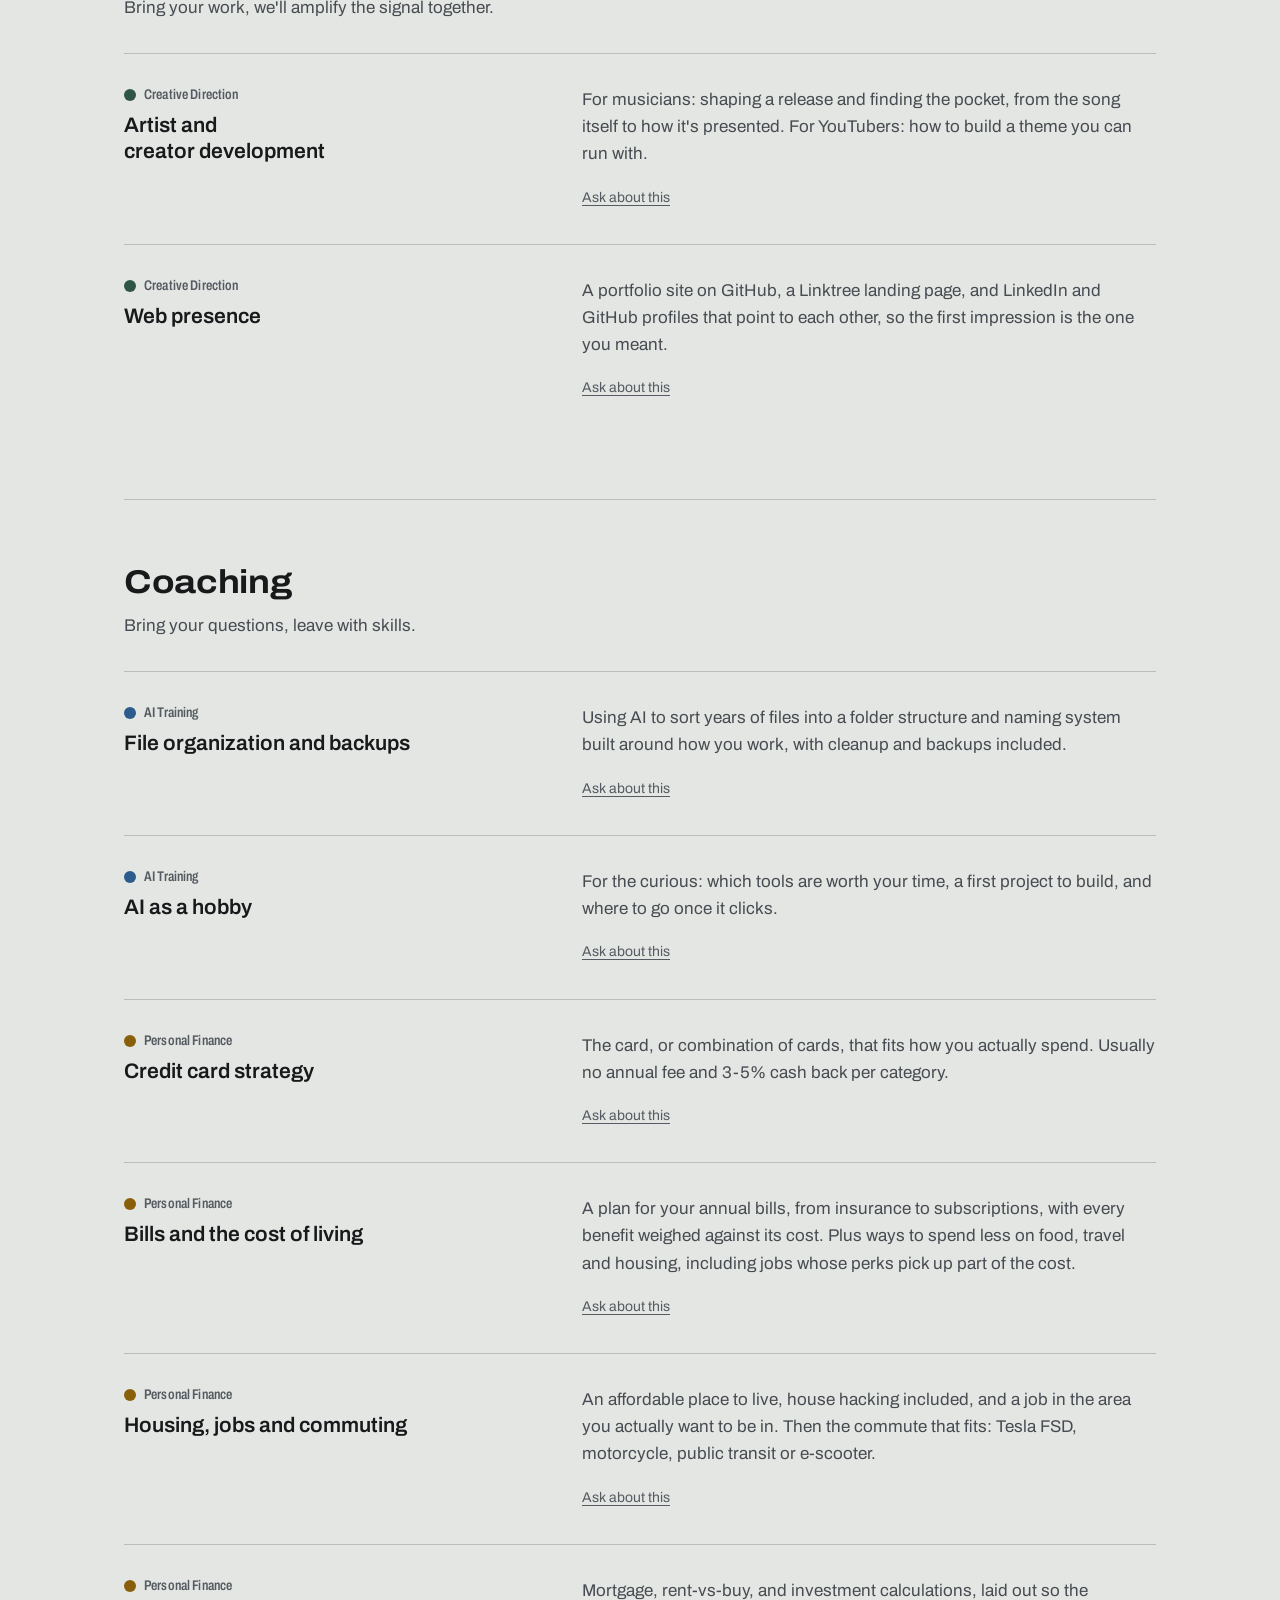
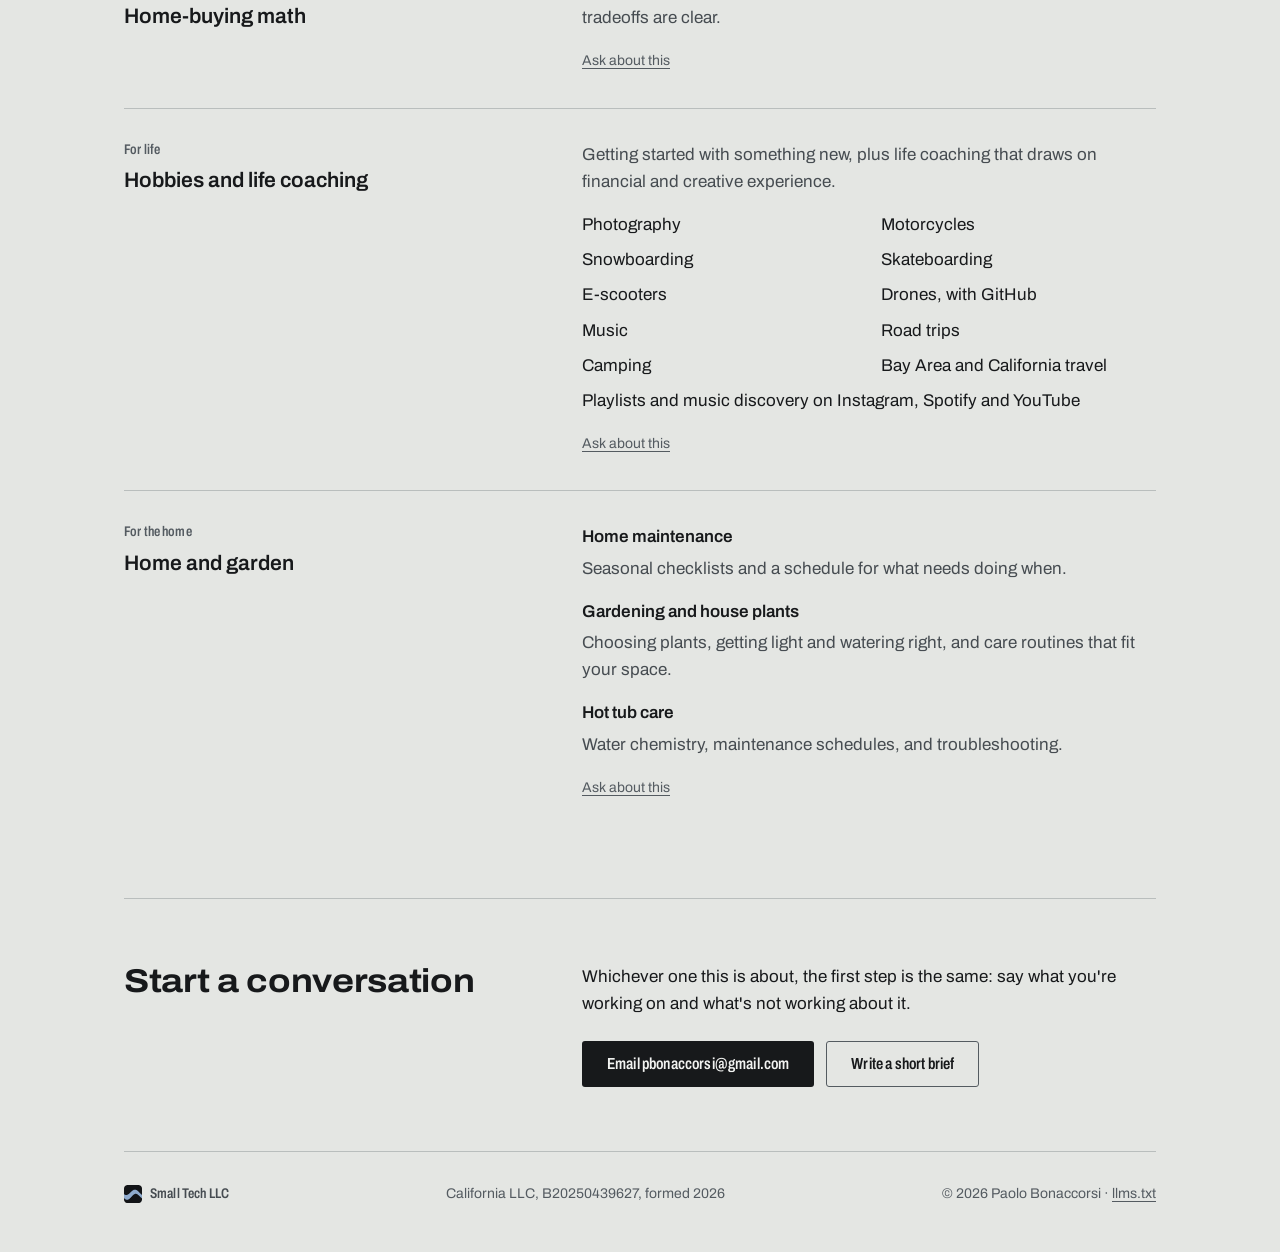
==== commit 3f2a826b: "Services: an Engagements section for AI consulting and operations AI consulting for professionals is" ====
--- a/services.html
+++ b/services.html
@@ -44,9 +44,10 @@
       "@id": "https://somehippie.github.io/small-tech-llc/services.html#catalog",
       "name": "The full menu",
       "itemListElement": [
+        { "@type": "Offer", "itemOffered": { "@type": "Service", "@id": "https://somehippie.github.io/small-tech-llc/services.html#svc-ai-consulting", "name": "AI consulting for professionals", "category": "AI Training", "description": "For owners and professionals putting AI to work in their business: find where AI saves real time, then build it into their tools, files and team habits. Monthly engagements, from a standing session to working alongside the team every week.", "provider": { "@id": "https://somehippie.github.io/small-tech-llc/#org" } } },
+        { "@type": "Offer", "itemOffered": { "@type": "Service", "@id": "https://somehippie.github.io/small-tech-llc/services.html#svc-operations", "name": "Operations, QA and NPI", "category": "For teams", "description": "Program management for data collection, QA, hardware testing and NPI teams: test plans, defect triage, dogfood and user studies, and trackers people actually read. By the project or the month.", "provider": { "@id": "https://somehippie.github.io/small-tech-llc/#org" } } },
         { "@type": "Offer", "itemOffered": { "@type": "Service", "@id": "https://somehippie.github.io/small-tech-llc/services.html#svc-artist-development", "name": "Artist and creator development", "category": "Creative Direction", "description": "For musicians: shaping a release and finding the pocket, from the song itself to how it's presented. For YouTubers: how to build a theme you can run with.", "provider": { "@id": "https://somehippie.github.io/small-tech-llc/#org" } } },
         { "@type": "Offer", "itemOffered": { "@type": "Service", "@id": "https://somehippie.github.io/small-tech-llc/services.html#svc-web-presence", "name": "Web presence", "category": "Creative Direction", "description": "A portfolio site on GitHub, a Linktree landing page, and LinkedIn and GitHub profiles that point to each other, so the first impression is the one you meant.", "provider": { "@id": "https://somehippie.github.io/small-tech-llc/#org" } } },
-        { "@type": "Offer", "itemOffered": { "@type": "Service", "@id": "https://somehippie.github.io/small-tech-llc/services.html#svc-operations", "name": "Operations consulting", "category": "For teams", "description": "For data collection, QA, hardware testing and NPI teams: smoother processes, clearer communication, trackers and visuals people actually read, and a mindset that keeps the team moving.", "provider": { "@id": "https://somehippie.github.io/small-tech-llc/#org" } } },
         { "@type": "Offer", "itemOffered": { "@type": "Service", "@id": "https://somehippie.github.io/small-tech-llc/services.html#svc-file-organization", "name": "File organization and backups", "category": "AI Training", "description": "Using AI to sort years of files into a folder structure and naming system built around how you work, with cleanup and backups included.", "provider": { "@id": "https://somehippie.github.io/small-tech-llc/#org" } } },
         { "@type": "Offer", "itemOffered": { "@type": "Service", "@id": "https://somehippie.github.io/small-tech-llc/services.html#svc-ai-hobby", "name": "AI as a hobby", "category": "AI Training", "description": "For the curious: which tools are worth your time, a first project to build, and where to go once it clicks.", "provider": { "@id": "https://somehippie.github.io/small-tech-llc/#org" } } },
         { "@type": "Offer", "itemOffered": { "@type": "Service", "@id": "https://somehippie.github.io/small-tech-llc/services.html#svc-credit-cards", "name": "Credit card strategy", "category": "Personal Finance", "description": "The card, or combination of cards, that fits how you actually spend. Usually no annual fee and 3-5% cash back per category.", "provider": { "@id": "https://somehippie.github.io/small-tech-llc/#org" } } },
@@ -100,8 +101,49 @@
         </div>
         <button type="button" class="btn btn-secondary menu-print">Print this menu</button>
       </div>
-      <p class="st-small menu-count" id="menu-count" role="status">11 services</p>
+      <p class="st-small menu-count" id="menu-count" role="status">12 services</p>
       <p class="st-body menu-empty" hidden>Nothing on the menu matches that. <a href="index.html#contact">Ask me anyway</a>.</p>
+    </div>
+  </section>
+
+  <section id="engagements" data-menu-section>
+    <div class="section-intro">
+      <h2 class="st-h2">Engagements</h2>
+      <p class="lede st-body soft">Ongoing work for businesses and teams, by the month or by the project.</p>
+    </div>
+    <div class="section-body">
+      <div class="services">
+        <article class="service" id="svc-ai-consulting" data-practice="ai">
+          <div class="service-head">
+            <p class="service-tag st-label ch-ai"><span class="knob" aria-hidden="true"></span>AI Training</p>
+            <h3 class="st-h3">AI consulting for professionals</h3>
+          </div>
+          <div class="service-body">
+            <p class="st-body service-desc">For owners and professionals putting AI to work in their business. We start with the work you already do, find where AI saves real time, then build it into your tools, your files and your team's habits, with you learning it as we go.</p>
+            <dl class="service-facts st-small">
+              <dt>For</dt><dd>Owners, professionals and their teams</dd>
+              <dt>Format</dt><dd>Monthly, from a standing session to working alongside your team every week</dd>
+              <dt>First step</dt><dd>One working session on a real task from your business</dd>
+            </dl>
+            <a class="ask st-small" href="index.html?about=ai-consulting#contact">Ask about this</a>
+          </div>
+        </article>
+        <article class="service" id="svc-operations" data-practice="teams">
+          <div class="service-head">
+            <p class="service-tag st-label">For teams</p>
+            <h3 class="st-h3">Operations, QA and NPI</h3>
+          </div>
+          <div class="service-body">
+            <p class="st-body service-desc">Program management for data collection, QA, hardware testing and NPI teams: test plans, defect triage from report to fix, dogfood and user studies, trackers and visuals people actually read, and a mindset that keeps the team moving. I've done this work at Google, Apple and Oculus VR, in contract roles placed through staffing agencies.</p>
+            <dl class="service-facts st-small">
+              <dt>For</dt><dd>Hardware, QA, data and AI evaluation teams</dd>
+              <dt>Format</dt><dd>By the project or the month: remote, on site in the Bay Area, or travelling where the work is</dd>
+              <dt>Background</dt><dd>AI evaluation programs and clinical research on wearable health data</dd>
+            </dl>
+            <a class="ask st-small" href="index.html?about=operations#contact">Ask about this</a>
+          </div>
+        </article>
+      </div>
     </div>
   </section>
 
@@ -130,16 +172,6 @@
           <div class="service-body">
             <p class="st-body service-desc">A portfolio site on GitHub, a Linktree landing page, and LinkedIn and GitHub profiles that point to each other, so the first impression is the one you meant.</p>
             <a class="ask st-small" href="index.html?about=web-presence#contact">Ask about this</a>
-          </div>
-        </article>
-        <article class="service" id="svc-operations" data-practice="teams">
-          <div class="service-head">
-            <p class="service-tag st-label">For teams</p>
-            <h3 class="st-h3">Operations consulting</h3>
-          </div>
-          <div class="service-body">
-            <p class="st-body service-desc">For data collection, QA, hardware testing and NPI teams: smoother processes, clearer communication, trackers and visuals people actually read, and a mindset that keeps the team moving.</p>
-            <a class="ask st-small" href="index.html?about=operations#contact">Ask about this</a>
           </div>
         </article>
       </div>
--- a/styles.css
+++ b/styles.css
@@ -100,9 +100,9 @@
 .artifact h3, .service h3 { text-wrap: balance; max-width: 24ch; }
 .artifact-body, .service-body { display: flex; flex-direction: column; align-items: flex-start; gap: var(--space-4); }
 .artifact-desc, .service-desc { color: var(--ink-soft); }
-.artifact-facts { display: grid; grid-template-columns: max-content minmax(0, 1fr); gap: var(--space-1) var(--space-4); max-width: 52ch; }
-.artifact-facts dt { color: var(--ink-faint); }
-.artifact-facts dd { margin: 0; }
+.artifact-facts, .service-facts { display: grid; grid-template-columns: max-content minmax(0, 1fr); gap: var(--space-1) var(--space-4); max-width: 52ch; }
+.artifact-facts dt, .service-facts dt { color: var(--ink-faint); }
+.artifact-facts dd, .service-facts dd { margin: 0; }
 .artifact-foot { padding-top: var(--space-2); display: flex; flex-wrap: wrap; gap: var(--space-3); }
 .artifacts-note { margin-top: var(--space-3); color: var(--ink-faint); text-align: right; max-width: none; }
 [data-flavor] .artifacts-note a { color: var(--ink-faint); text-decoration: underline; }
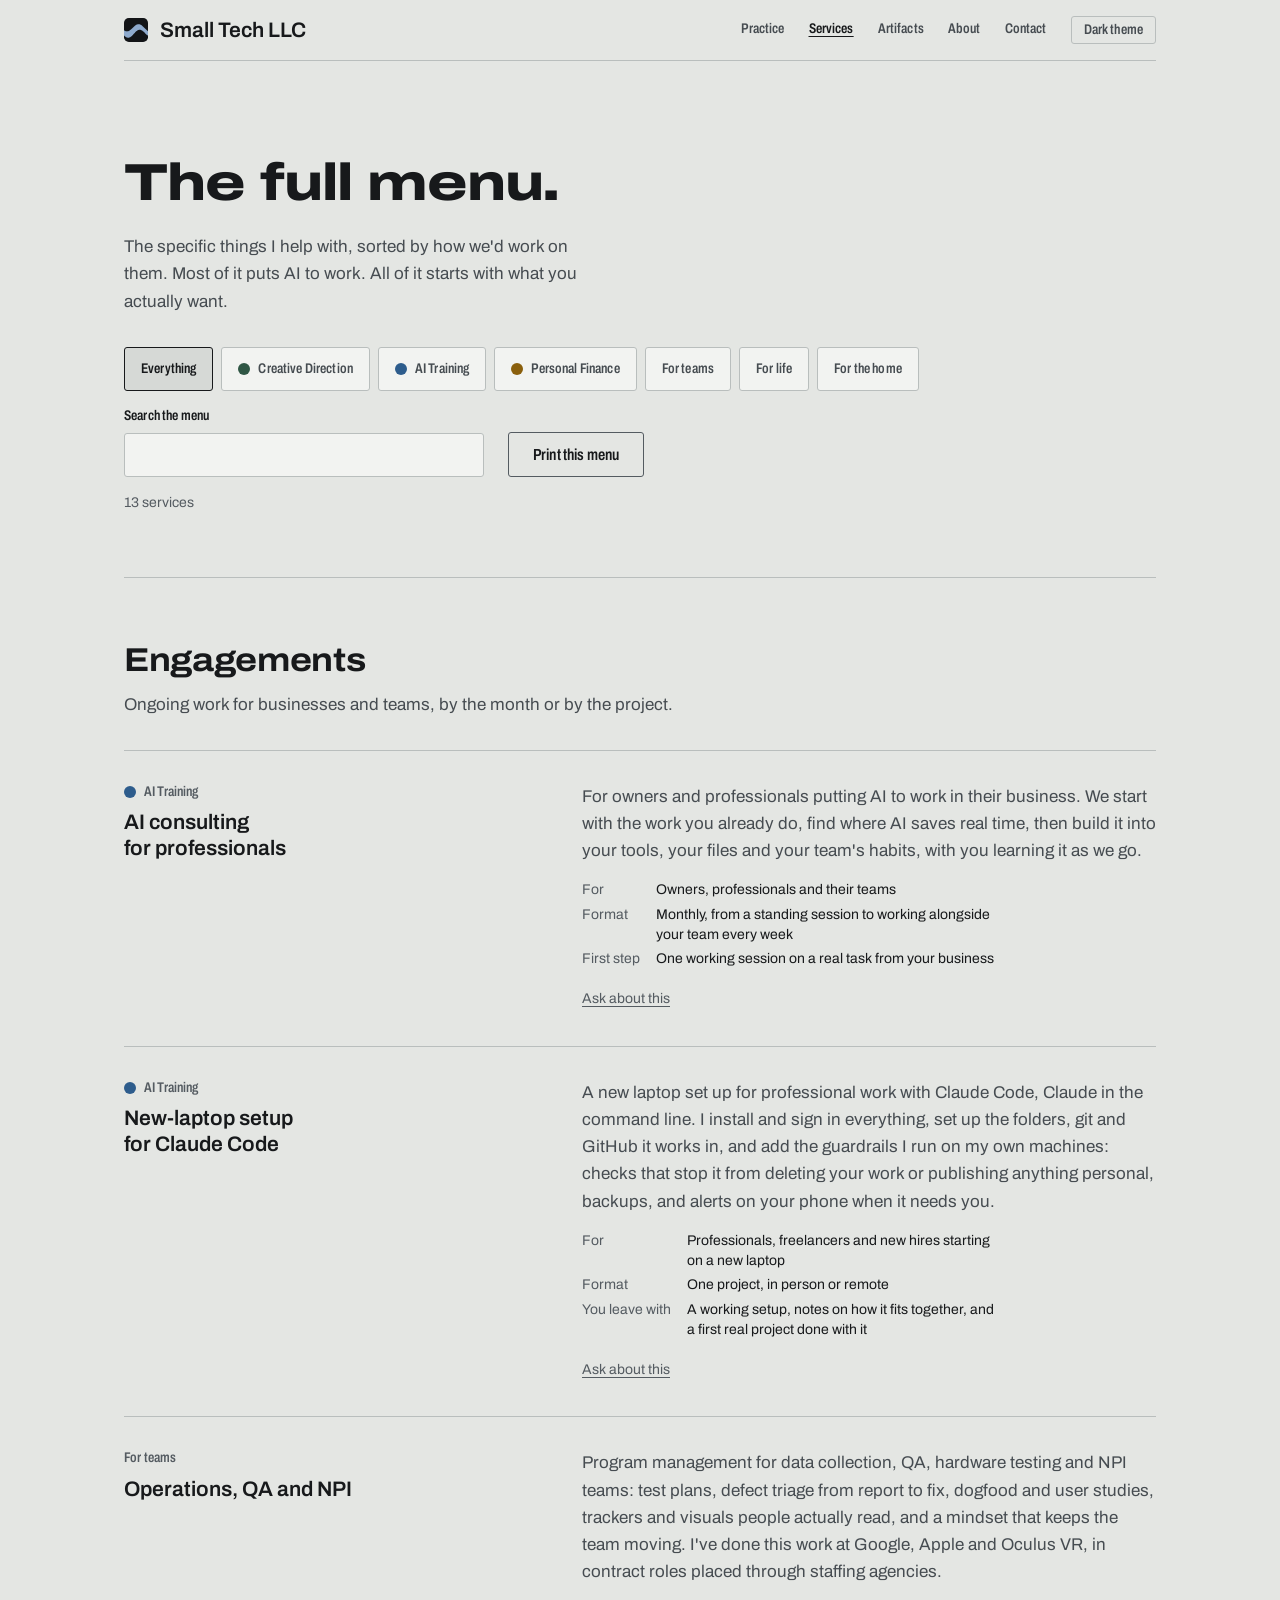
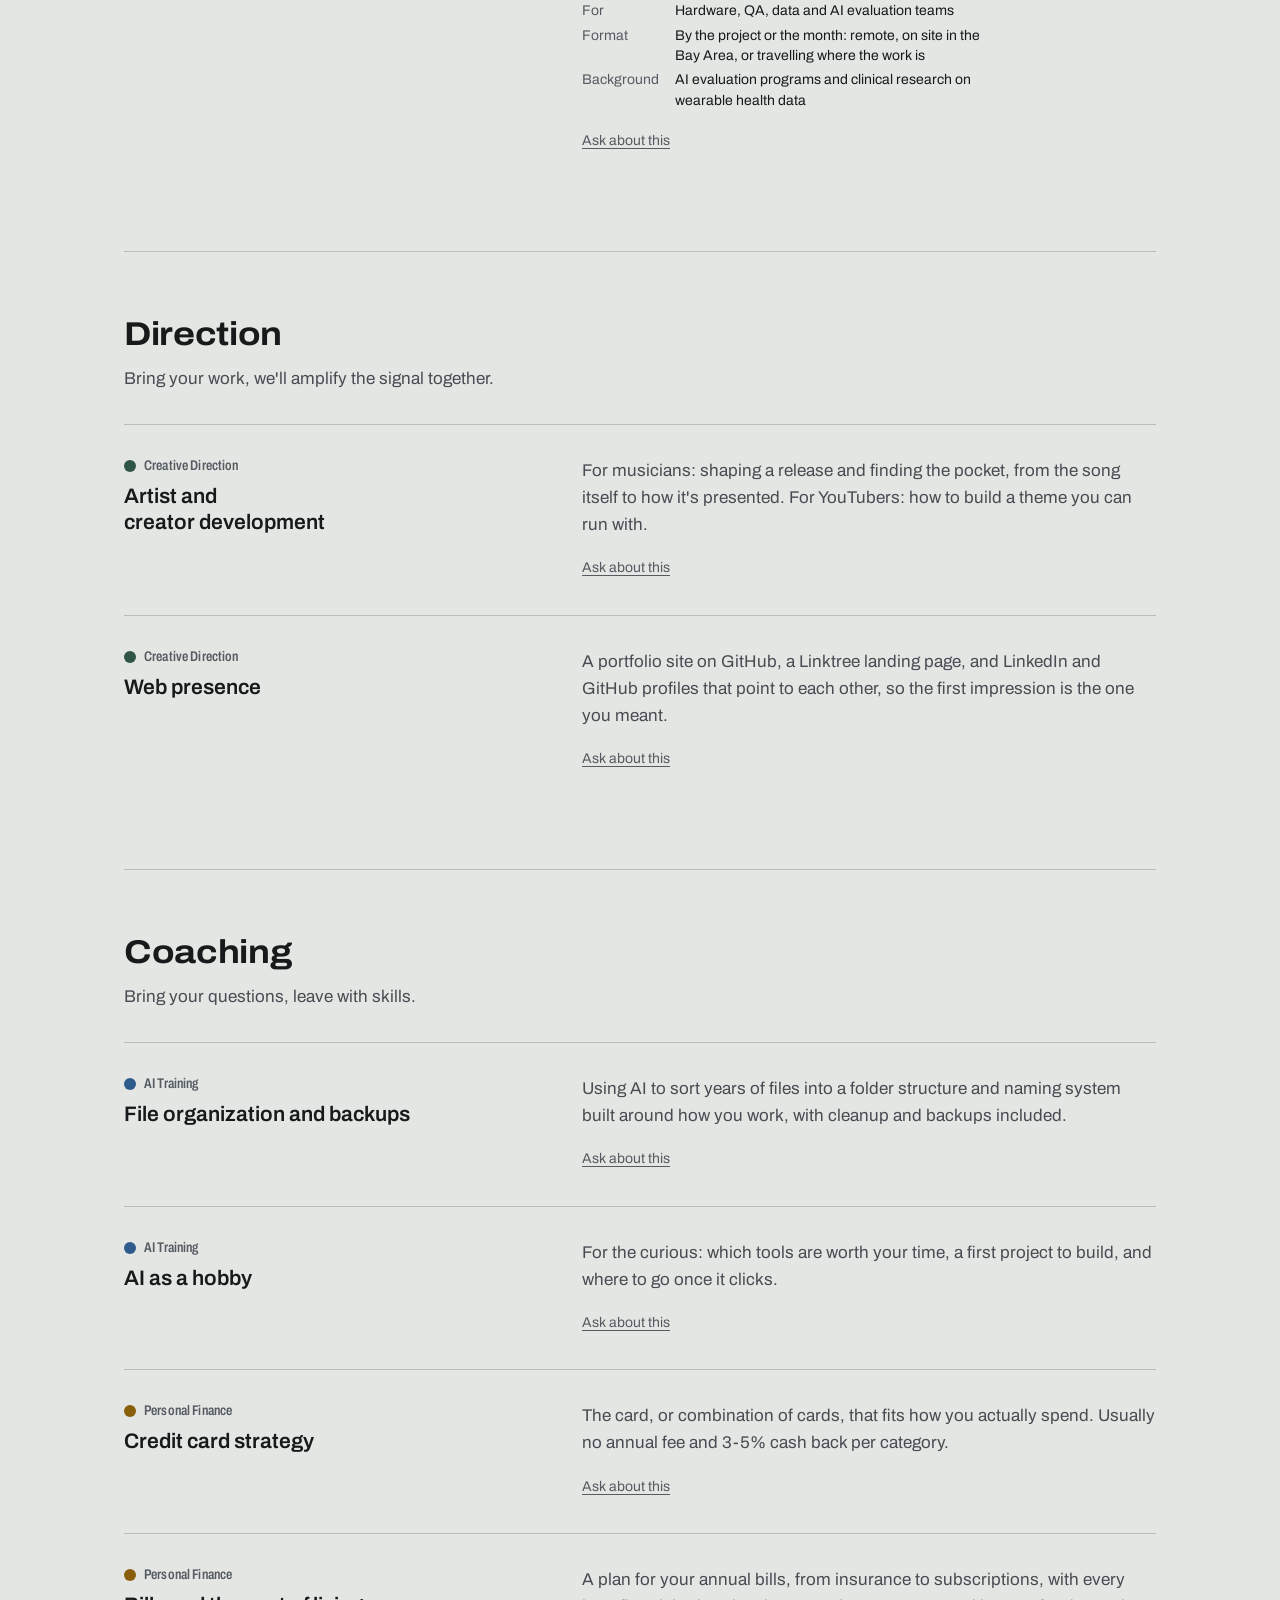
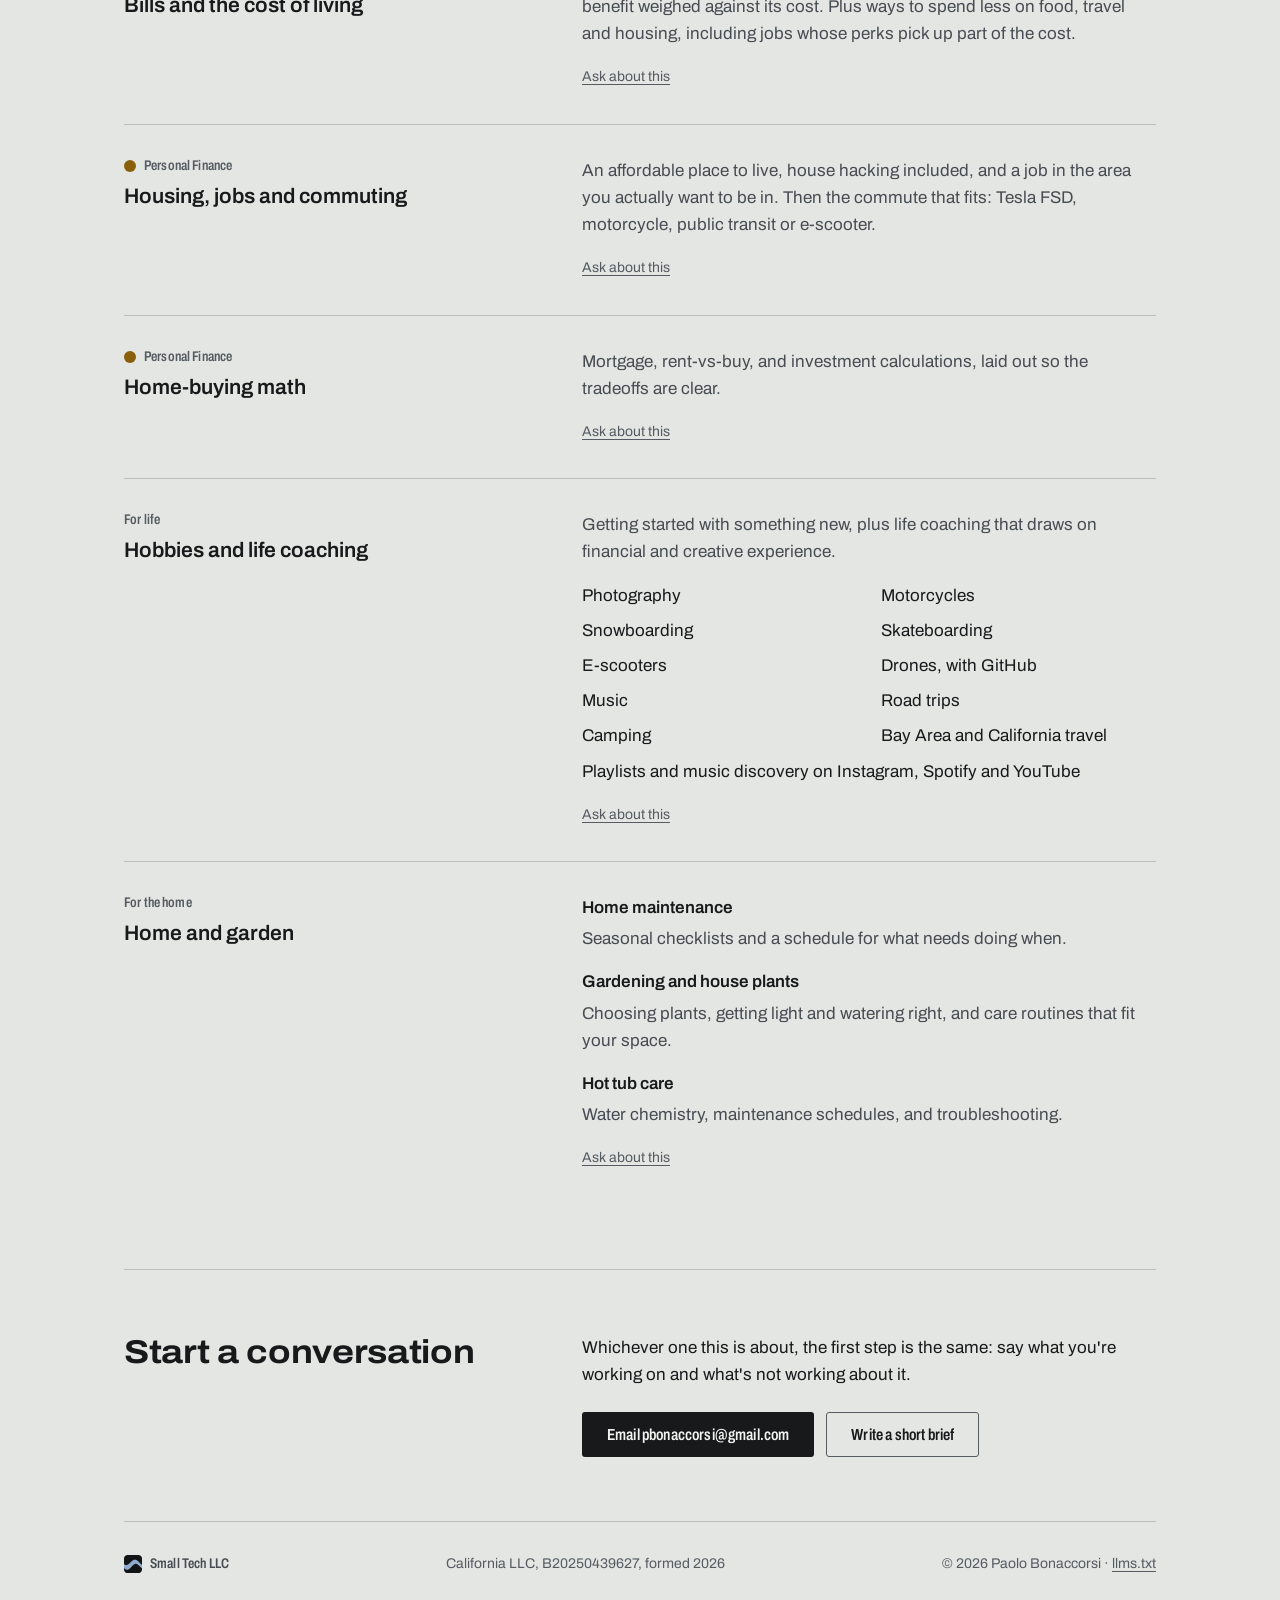
==== commit d6204bd8: "Services: new-laptop setup for Claude Code A one-project service in Engagements, next to AI consulti" ====
--- a/services.html
+++ b/services.html
@@ -45,6 +45,7 @@
       "name": "The full menu",
       "itemListElement": [
         { "@type": "Offer", "itemOffered": { "@type": "Service", "@id": "https://somehippie.github.io/small-tech-llc/services.html#svc-ai-consulting", "name": "AI consulting for professionals", "category": "AI Training", "description": "For owners and professionals putting AI to work in their business: find where AI saves real time, then build it into their tools, files and team habits. Monthly engagements, from a standing session to working alongside the team every week.", "provider": { "@id": "https://somehippie.github.io/small-tech-llc/#org" } } },
+        { "@type": "Offer", "itemOffered": { "@type": "Service", "@id": "https://somehippie.github.io/small-tech-llc/services.html#svc-laptop-setup", "name": "New-laptop setup for Claude Code", "category": "AI Training", "description": "A new laptop set up for professional work with Claude Code: everything installed and signed in, folders, git and GitHub, guardrails that stop it deleting work or publishing anything personal, backups and phone alerts, then a first real project done with it. One project, in person or remote.", "provider": { "@id": "https://somehippie.github.io/small-tech-llc/#org" } } },
         { "@type": "Offer", "itemOffered": { "@type": "Service", "@id": "https://somehippie.github.io/small-tech-llc/services.html#svc-operations", "name": "Operations, QA and NPI", "category": "For teams", "description": "Program management for data collection, QA, hardware testing and NPI teams: test plans, defect triage, dogfood and user studies, and trackers people actually read. By the project or the month.", "provider": { "@id": "https://somehippie.github.io/small-tech-llc/#org" } } },
         { "@type": "Offer", "itemOffered": { "@type": "Service", "@id": "https://somehippie.github.io/small-tech-llc/services.html#svc-artist-development", "name": "Artist and creator development", "category": "Creative Direction", "description": "For musicians: shaping a release and finding the pocket, from the song itself to how it's presented. For YouTubers: how to build a theme you can run with.", "provider": { "@id": "https://somehippie.github.io/small-tech-llc/#org" } } },
         { "@type": "Offer", "itemOffered": { "@type": "Service", "@id": "https://somehippie.github.io/small-tech-llc/services.html#svc-web-presence", "name": "Web presence", "category": "Creative Direction", "description": "A portfolio site on GitHub, a Linktree landing page, and LinkedIn and GitHub profiles that point to each other, so the first impression is the one you meant.", "provider": { "@id": "https://somehippie.github.io/small-tech-llc/#org" } } },
@@ -101,7 +102,7 @@
         </div>
         <button type="button" class="btn btn-secondary menu-print">Print this menu</button>
       </div>
-      <p class="st-small menu-count" id="menu-count" role="status">12 services</p>
+      <p class="st-small menu-count" id="menu-count" role="status">13 services</p>
       <p class="st-body menu-empty" hidden>Nothing on the menu matches that. <a href="index.html#contact">Ask me anyway</a>.</p>
     </div>
   </section>
@@ -126,6 +127,21 @@
               <dt>First step</dt><dd>One working session on a real task from your business</dd>
             </dl>
             <a class="ask st-small" href="index.html?about=ai-consulting#contact">Ask about this</a>
+          </div>
+        </article>
+        <article class="service" id="svc-laptop-setup" data-practice="ai">
+          <div class="service-head">
+            <p class="service-tag st-label ch-ai"><span class="knob" aria-hidden="true"></span>AI Training</p>
+            <h3 class="st-h3">New-laptop setup for Claude Code</h3>
+          </div>
+          <div class="service-body">
+            <p class="st-body service-desc">A new laptop set up for professional work with Claude Code, Claude in the command line. I install and sign in everything, set up the folders, git and GitHub it works in, and add the guardrails I run on my own machines: checks that stop it from deleting your work or publishing anything personal, backups, and alerts on your phone when it needs you.</p>
+            <dl class="service-facts st-small">
+              <dt>For</dt><dd>Professionals, freelancers and new hires starting on a new laptop</dd>
+              <dt>Format</dt><dd>One project, in person or remote</dd>
+              <dt>You leave with</dt><dd>A working setup, notes on how it fits together, and a first real project done with it</dd>
+            </dl>
+            <a class="ask st-small" href="index.html?about=laptop-setup#contact">Ask about this</a>
           </div>
         </article>
         <article class="service" id="svc-operations" data-practice="teams">
--- a/styles.css
+++ b/styles.css
@@ -102,7 +102,7 @@
 .artifact-desc, .service-desc { color: var(--ink-soft); }
 .artifact-facts, .service-facts { display: grid; grid-template-columns: max-content minmax(0, 1fr); gap: var(--space-1) var(--space-4); max-width: 52ch; }
 .artifact-facts dt, .service-facts dt { color: var(--ink-faint); }
-.artifact-facts dd, .service-facts dd { margin: 0; }
+.artifact-facts dd, .service-facts dd { margin: 0; text-wrap: pretty; }
 .artifact-foot { padding-top: var(--space-2); display: flex; flex-wrap: wrap; gap: var(--space-3); }
 .artifacts-note { margin-top: var(--space-3); color: var(--ink-faint); text-align: right; max-width: none; }
 [data-flavor] .artifacts-note a { color: var(--ink-faint); text-decoration: underline; }
